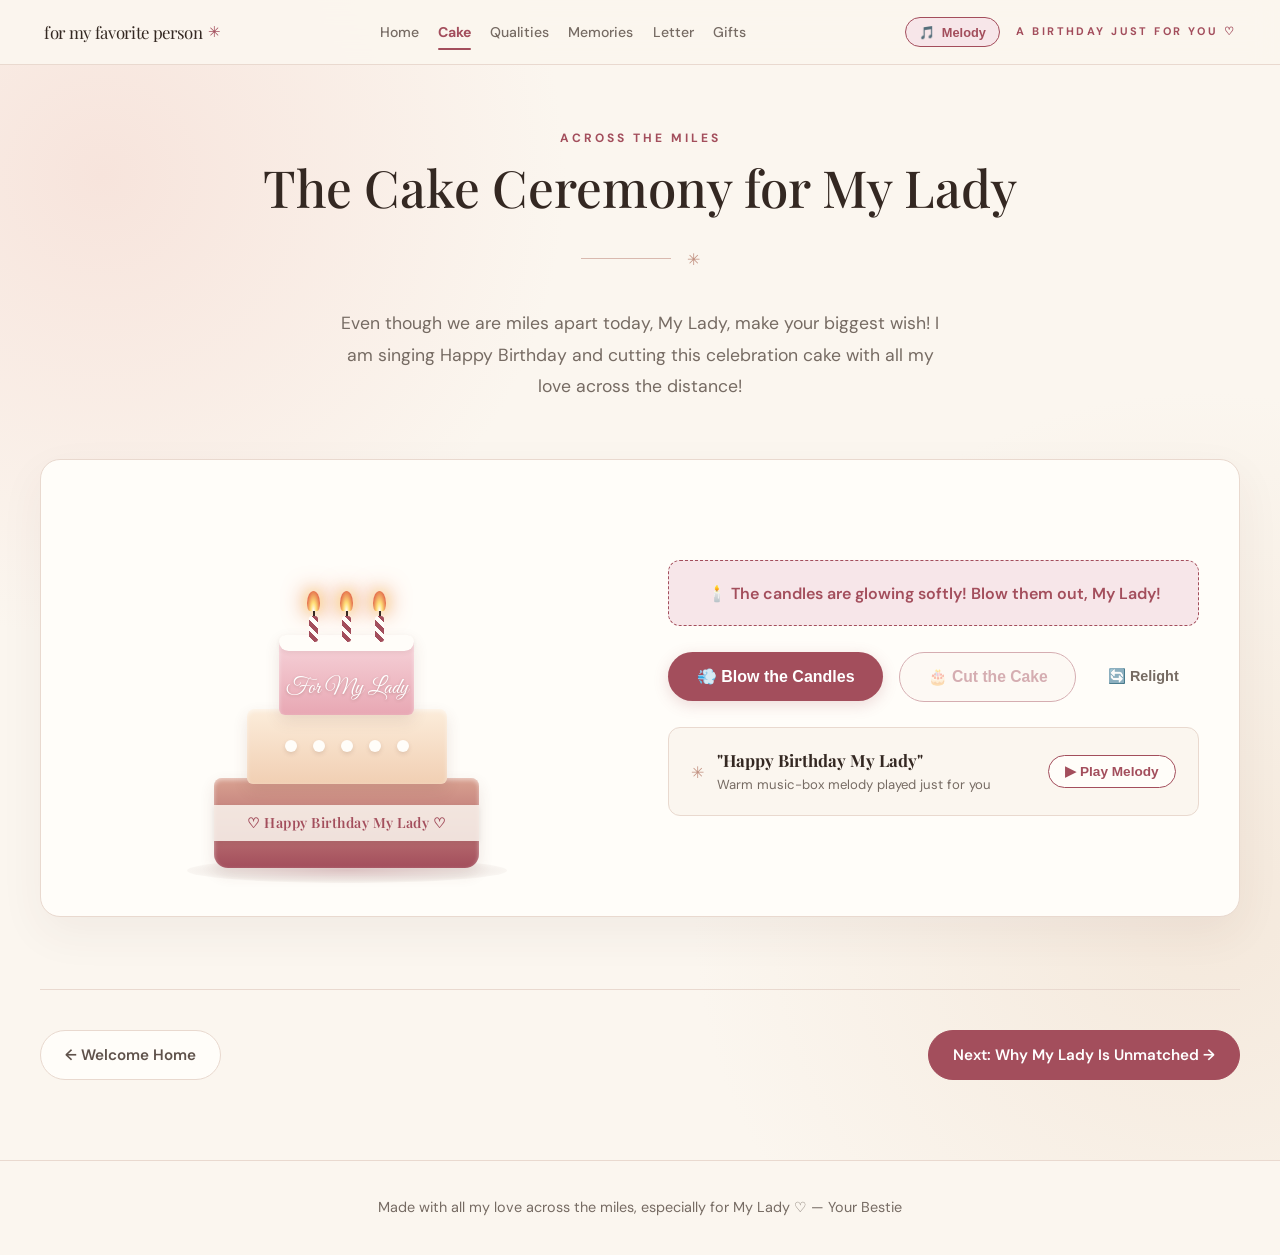
==== cake.html @ 47044d18 "Emphasize My Lady and long-distance bestie bond across the website" ====
<!DOCTYPE html>
<html lang="en">
<head>
  <meta charset="UTF-8">
  <meta name="viewport" content="width=device-width, initial-scale=1.0">
  <title>The Cake Ceremony 🎂 | For My Lady</title>
  <link rel="preconnect" href="https://fonts.googleapis.com">
  <link rel="preconnect" href="https://fonts.gstatic.com" crossorigin>
  <link href="https://fonts.googleapis.com/css2?family=DM+Sans:ital,wght@0,400;0,500;0,600;0,700;1,400&family=Playfair+Display:ital,wght@0,400;0,500;0,600;0,700;1,400;1,600&family=Great+Vibes&display=swap" rel="stylesheet">
  <link rel="stylesheet" href="style.css">
</head>
<body class="page-body">

  <canvas id="confettiCanvas"></canvas>

  <div class="page-shell">
    <!-- Header -->
    <header class="site-header">
      <div class="header-inner">
        <a href="index.html" class="wordmark">
          <span class="display">for my favorite person</span>
          <span class="ornament-inline">✳</span>
        </a>
        
        <nav class="nav-menu">
          <a href="index.html">Home</a>
          <a href="cake.html" class="active">Cake</a>
          <a href="reasons.html">Qualities</a>
          <a href="gallery.html">Memories</a>
          <a href="letter.html">Letter</a>
          <a href="gifts.html">Gifts</a>
        </nav>

        <div class="header-actions">
          <button id="musicToggleBtn" class="btn-music" title="Play Birthday Music" aria-label="Toggle Music">
            <span id="musicIcon">🎵</span>
            <span class="music-label">Melody</span>
            <span class="sound-wave" id="soundWave">
              <span></span><span></span><span></span><span></span>
            </span>
          </button>
          <span class="header-occasion">A birthday just for you ♡</span>
        </div>
      </div>
    </header>

    <main>
      <!-- Page Hero -->
      <section class="page-hero">
        <div class="section-container">
          <span class="section-kicker">ACROSS THE MILES</span>
          <h1 class="display section-title">The Cake Ceremony for My Lady</h1>
          <div class="divider-ornament">
            <span class="divider-line"></span>
            <span class="ornament">✳</span>
          </div>
          <p class="section-subtitle">
            Even though we are miles apart today, My Lady, make your biggest wish! I am singing Happy Birthday and cutting this celebration cake with all my love across the distance!
          </p>
        </div>
      </section>

      <!-- Cake Ceremony Card -->
      <section class="section-content">
        <div class="section-container">
          <div class="cake-card">
            <!-- 3D Interactive Cake in Soft Warm Theme -->
            <div class="cake-display" id="cakeDisplay">
              <div class="cake-plate">
                <!-- Top Tier -->
                <div class="cake-tier tier-top">
                  <div class="icing-dripping"></div>
                  <!-- Candles -->
                  <div class="candles-row" id="candlesRow">
                    <div class="candle" data-candle="1" title="Click to blow candle">
                      <div class="flame"></div>
                      <div class="wick"></div>
                      <div class="wax"></div>
                    </div>
                    <div class="candle active-main" data-candle="2" title="Click to blow candle">
                      <div class="flame"></div>
                      <div class="wick"></div>
                      <div class="wax"></div>
                    </div>
                    <div class="candle" data-candle="3" title="Click to blow candle">
                      <div class="flame"></div>
                      <div class="wick"></div>
                      <div class="wax"></div>
                    </div>
                  </div>
                  <div class="tier-frosting">For My Lady</div>
                </div>

                <!-- Middle Tier -->
                <div class="cake-tier tier-middle">
                  <div class="cream-pearls">
                    <span></span><span></span><span></span><span></span><span></span>
                  </div>
                </div>

                <!-- Bottom Tier -->
                <div class="cake-tier tier-bottom">
                  <div class="gold-ribbon">
                    <span>♡ Happy Birthday My Lady ♡</span>
                  </div>
                </div>
              </div>

              <!-- Animated Knife -->
              <div class="knife-element" id="knifeElement">🔪</div>

              <!-- Cut Slice -->
              <div class="cake-slice" id="cakeSlice">
                <span class="slice-emoji">🍰</span>
                <span class="slice-note">Served with Love across the miles to My Lady ♡</span>
              </div>
            </div>

            <!-- Controls Column -->
            <div class="cake-controls">
              <div class="status-banner" id="cakeStatusBanner">
                🕯️ The candles are glowing softly! Blow them out, My Lady!
              </div>

              <div class="cake-btn-row">
                <button id="blowCandlesBtn" class="btn-primary">
                  💨 Blow the Candles
                </button>
                <button id="cutCakeBtn" class="btn-outline" disabled>
                  🎂 Cut the Cake
                </button>
                <button id="resetCakeBtn" class="btn-text">
                  🔄 Relight
                </button>
              </div>

              <!-- Audio Melody Player -->
              <div class="melody-box">
                <div class="melody-text-wrap">
                  <span class="ornament text-xl">✳</span>
                  <div>
                    <h4 class="display melody-title">"Happy Birthday My Lady"</h4>
                    <p class="melody-sub">Warm music-box melody played just for you</p>
                  </div>
                </div>
                <button id="playMelodyBtn" class="btn-pill-small">
                  ▶ Play Melody
                </button>
              </div>
            </div>
          </div>

          <!-- Chapter Navigation Bar -->
          <div class="chapter-nav">
            <a href="index.html" class="btn-chapter-prev">
              ← Welcome Home
            </a>
            <a href="reasons.html" class="btn-chapter-next">
              Next: Why My Lady Is Unmatched →
            </a>
          </div>
        </div>
      </section>
    </main>

    <!-- Footer -->
    <footer class="site-footer">
      <div class="footer-inner">
        <p class="footer-note">Made with all my love across the miles, especially for My Lady ♡ — Your Bestie</p>
      </div>
    </footer>
  </div>

  <script src="script.js"></script>
</body>
</html>
---- style.css ----
/* ==========================================================================
   Happy Birthday, My Lady - Multi-Page Editorial Theme
   Palette: Warm Linen, Cream Paper, Vintage Dusty Rose (#a34e5c), Espresso Ink (#342822)
   ========================================================================== */

:root {
  --ink: #342822;
  --muted: #766b63;
  --muted-dark: #5f524b;
  --rose: #a34e5c;
  --rose-hover: #8f3f4c;
  --rose-soft: #f7e6e9;
  --cream: #fbf6ef;
  --cream-paper: #fffdf9;
  --cream-section: #f4e9e2;
  --line: #e9d9cf;
  --line-strong: #d9b9af;
  --ornament-gold: #c29282;
  --sand: #f4e8db;
  --peach: #f7e4dc;

  --font-serif: 'Playfair Display', Georgia, serif;
  --font-sans: 'DM Sans', -apple-system, BlinkMacSystemFont, 'Segoe UI', Roboto, sans-serif;
  --font-hand: 'Great Vibes', cursive;

  --shadow-subtle: 0 10px 35px rgba(103, 58, 49, 0.05);
  --shadow-letter: 0 24px 75px rgba(103, 58, 49, 0.075);
  --shadow-card: 0 16px 45px rgba(84, 53, 44, 0.06);
}

* {
  margin: 0;
  padding: 0;
  box-sizing: border-box;
}

html {
  scroll-behavior: smooth;
  font-family: var(--font-sans);
  background-color: var(--cream);
  color: var(--ink);
}

body.page-body {
  margin: 0;
  color: var(--ink);
  background-color: var(--cream);
  overflow-x: hidden;
  line-height: 1.6;
}

.page-shell {
  width: 100%;
  min-height: 100vh;
  background-color: var(--cream);
  background-image: radial-gradient(circle at 8% 14%, var(--peach) 0, transparent 29%),
                    radial-gradient(circle at 94% 72%, var(--sand) 0, transparent 34%);
  position: relative;
  display: flex;
  flex-direction: column;
}

/* Typography Helpers */
.display {
  font-family: var(--font-serif);
}

.ornament {
  font-family: var(--font-serif);
  color: var(--ornament-gold);
}

.ornament-inline {
  color: var(--rose);
  font-size: 0.9em;
  margin-left: 0.35rem;
}

/* Canvas Confetti */
#confettiCanvas {
  position: fixed;
  inset: 0;
  width: 100vw;
  height: 100vh;
  pointer-events: none;
  z-index: 9999;
}

/* DOM Falling Confetti Pieces */
.confetti-piece {
  position: fixed;
  top: -25px;
  width: 9px;
  height: 15px;
  z-index: 9999;
  pointer-events: none;
  animation: fall var(--duration) linear forwards;
}

@keyframes fall {
  to {
    transform: translate3d(var(--drift), calc(100vh + 60px), 0) rotate(var(--spin));
    opacity: 0;
  }
}

/* ==========================================================================
   Header & Navigation
   ========================================================================== */
.site-header {
  width: 100%;
  position: sticky;
  top: 0;
  z-index: 100;
  background: rgba(251, 246, 239, 0.94);
  backdrop-filter: blur(14px);
  -webkit-backdrop-filter: blur(14px);
  border-bottom: 1px solid var(--line);
}

.header-inner {
  max-width: 1240px;
  margin: 0 auto;
  padding: 1rem 1.5rem;
  display: flex;
  align-items: center;
  justify-content: space-between;
  gap: 1.5rem;
}

.wordmark {
  font-size: 1.05rem;
  color: var(--ink);
  letter-spacing: -0.02em;
  display: flex;
  align-items: center;
  text-decoration: none;
}

.nav-menu {
  display: flex;
  align-items: center;
  gap: 1.2rem;
}

.nav-menu a {
  color: var(--muted);
  text-decoration: none;
  font-size: 0.88rem;
  font-weight: 500;
  transition: all 0.2s ease;
  position: relative;
  padding: 0.3rem 0;
}

.nav-menu a:hover {
  color: var(--rose);
}

.nav-menu a.active {
  color: var(--rose);
  font-weight: 700;
}

.nav-menu a.active::after {
  content: '';
  position: absolute;
  bottom: -2px;
  left: 0;
  right: 0;
  height: 2px;
  background: var(--rose);
  border-radius: 2px;
}

.header-actions {
  display: flex;
  align-items: center;
  gap: 1rem;
}

.header-occasion {
  text-transform: uppercase;
  letter-spacing: 0.22em;
  font-size: 11px;
  font-weight: 700;
  color: var(--rose);
}

.btn-music {
  display: inline-flex;
  align-items: center;
  gap: 0.4rem;
  background: var(--rose-soft);
  color: var(--rose);
  border: 1px solid var(--rose);
  padding: 0.4rem 0.85rem;
  border-radius: 9999px;
  font-size: 0.8rem;
  font-weight: 600;
  cursor: pointer;
  transition: all 0.2s ease;
}

.btn-music:hover {
  background: var(--rose);
  color: #fff;
}

.sound-wave {
  display: none;
  align-items: flex-end;
  gap: 2px;
  height: 10px;
}

.sound-wave.playing {
  display: flex;
}

.sound-wave span {
  width: 2px;
  background: currentColor;
  border-radius: 1px;
  animation: wavePulse 0.8s infinite ease-in-out;
}

.sound-wave span:nth-child(1) { height: 4px; animation-delay: 0.1s; }
.sound-wave span:nth-child(2) { height: 9px; animation-delay: 0.3s; }
.sound-wave span:nth-child(3) { height: 10px; animation-delay: 0.2s; }
.sound-wave span:nth-child(4) { height: 5px; animation-delay: 0.4s; }

@keyframes wavePulse {
  0%, 100% { transform: scaleY(0.4); }
  50% { transform: scaleY(1.2); }
}

/* ==========================================================================
   Hero Section (Home)
   ========================================================================== */
.hero-section {
  max-width: 1240px;
  margin: 0 auto;
  padding: 3.5rem 1.5rem 5rem;
  display: grid;
  grid-template-columns: 1.15fr 0.85fr;
  align-items: center;
  gap: 3.5rem;
}

.eyebrow-container {
  display: flex;
  align-items: center;
  gap: 0.8rem;
  margin-bottom: 1.6rem;
}

.eyebrow-line {
  height: 1px;
  width: 36px;
  background-color: var(--rose);
}

.hero-eyebrow {
  text-transform: uppercase;
  letter-spacing: 0.26em;
  font-size: 0.78rem;
  font-weight: 700;
  color: var(--rose);
}

.hero-title {
  font-size: clamp(3rem, 6.5vw, 5.5rem);
  line-height: 1.05;
  letter-spacing: -0.04em;
  color: var(--ink);
  font-weight: 500;
}

.highlight-title {
  color: var(--rose);
  font-style: italic;
  font-weight: 600;
}

.divider-ornament {
  display: flex;
  align-items: center;
  gap: 1rem;
  margin: 1.8rem 0;
}

.divider-line {
  height: 1px;
  width: 90px;
  background-color: var(--line-strong);
}

.hero-description {
  max-width: 480px;
  font-size: 1.12rem;
  line-height: 1.85;
  color: var(--muted);
  margin-bottom: 2rem;
}

.hero-actions {
  display: flex;
  align-items: center;
  gap: 1rem;
  flex-wrap: wrap;
}

.btn-primary {
  background: var(--rose);
  color: #fff;
  text-decoration: none;
  padding: 0.95rem 1.8rem;
  border-radius: 9999px;
  font-weight: 600;
  font-size: 1rem;
  border: none;
  cursor: pointer;
  display: inline-flex;
  align-items: center;
  justify-content: center;
  transition: transform 0.2s ease, background-color 0.2s ease, box-shadow 0.2s ease;
  box-shadow: 0 4px 15px rgba(163, 78, 92, 0.2);
}

.btn-primary:hover:not(:disabled) {
  background: var(--rose-hover);
  transform: translateY(-2px);
  box-shadow: 0 6px 20px rgba(163, 78, 92, 0.3);
}

.btn-primary:disabled {
  opacity: 0.45;
  cursor: not-allowed;
  transform: none;
}

.btn-outline {
  background: var(--cream);
  color: var(--rose);
  text-decoration: none;
  padding: 0.9rem 1.7rem;
  border-radius: 9999px;
  font-weight: 600;
  font-size: 0.98rem;
  border: 1px solid var(--rose);
  cursor: pointer;
  display: inline-flex;
  align-items: center;
  justify-content: center;
  transition: all 0.2s ease;
}

.btn-outline:hover:not(:disabled) {
  background: var(--rose);
  color: #fff;
  transform: translateY(-2px);
}

.btn-outline:disabled {
  opacity: 0.45;
  cursor: not-allowed;
  transform: none;
}

.btn-text {
  background: transparent;
  color: var(--muted);
  border: none;
  font-weight: 600;
  cursor: pointer;
  padding: 0.6rem 1rem;
  font-size: 0.9rem;
  transition: color 0.2s ease;
}

.btn-text:hover {
  color: var(--ink);
}

.hero-stats {
  display: flex;
  gap: 0.8rem;
  margin-top: 2rem;
  flex-wrap: wrap;
}

.stat-pill {
  display: inline-flex;
  align-items: center;
  gap: 0.4rem;
  background: rgba(255, 253, 249, 0.85);
  border: 1px solid var(--line);
  padding: 0.4rem 0.9rem;
  border-radius: 9999px;
  font-size: 0.82rem;
  font-weight: 600;
  color: var(--muted-dark);
}

.stat-icon {
  color: var(--rose);
}

/* Arched Photo Frame */
.photo-frame-container {
  position: relative;
  max-width: 440px;
  margin: 0 auto;
}

.photo-frame {
  position: relative;
  padding: 15px;
  border: 1px solid var(--line-strong);
  border-radius: 220px 220px 12px 12px;
  background: var(--cream);
  box-shadow: var(--shadow-card);
}

.photo-frame::before {
  content: "";
  position: absolute;
  inset: 27px -20px -18px 27px;
  border: 1px solid var(--line-strong);
  border-radius: 220px 220px 12px 12px;
  z-index: 0;
  pointer-events: none;
}

.hero-photo {
  position: relative;
  z-index: 1;
  width: 100%;
  aspect-ratio: 4 / 5;
  object-fit: cover;
  border-radius: 210px 210px 5px 5px;
  display: block;
}

.photo-badge {
  position: absolute;
  bottom: 25px;
  left: 50%;
  transform: translateX(-50%);
  background: rgba(251, 246, 239, 0.95);
  backdrop-filter: blur(8px);
  border: 1px solid var(--line-strong);
  padding: 0.45rem 1.2rem;
  border-radius: 9999px;
  font-family: var(--font-serif);
  font-style: italic;
  font-size: 0.92rem;
  color: var(--rose);
  z-index: 2;
  box-shadow: 0 4px 15px rgba(0, 0, 0, 0.05);
}

.floating-star-ornament {
  position: absolute;
  bottom: -3.5rem;
  left: -0.5rem;
  font-family: var(--font-serif);
  font-size: 4.8rem;
  color: var(--ornament-gold);
  user-select: none;
  pointer-events: none;
}

/* ==========================================================================
   Hub / Explore Cards on Home Page
   ========================================================================== */
.hub-section {
  padding: 4.5rem 1.5rem 5.5rem;
  background: var(--cream-section);
  border-top: 1px solid var(--line);
}

.hub-grid {
  display: grid;
  grid-template-columns: repeat(auto-fit, minmax(310px, 1fr));
  gap: 2rem;
}

.hub-card {
  background: var(--cream-paper);
  border: 1px solid var(--line);
  border-radius: 16px;
  padding: 2.2rem 1.8rem;
  display: flex;
  flex-direction: column;
  gap: 1rem;
  text-decoration: none;
  color: inherit;
  box-shadow: var(--shadow-subtle);
  transition: transform 0.3s ease, border-color 0.3s ease, box-shadow 0.3s ease;
  position: relative;
}

.hub-card:hover {
  transform: translateY(-6px);
  border-color: var(--rose);
  box-shadow: var(--shadow-card);
}

.hub-card-icon {
  font-size: 2.2rem;
}

.hub-card-title {
  font-size: 1.35rem;
  color: var(--ink);
}

.hub-card-desc {
  font-size: 0.95rem;
  color: var(--muted);
  line-height: 1.65;
  flex-grow: 1;
}

.hub-card-action {
  font-size: 0.88rem;
  font-weight: 700;
  color: var(--rose);
  display: flex;
  align-items: center;
  gap: 0.3rem;
  margin-top: 0.5rem;
}

/* ==========================================================================
   Page Headers for Dedicated Subpages
   ========================================================================== */
.page-hero {
  padding: 4rem 1.5rem 3.5rem;
  text-align: center;
}

.page-hero .section-container {
  display: flex;
  flex-direction: column;
  align-items: center;
}

.section-kicker {
  text-transform: uppercase;
  letter-spacing: 0.25em;
  font-size: 0.75rem;
  font-weight: 700;
  color: var(--rose);
  margin-bottom: 0.6rem;
}

.section-title {
  font-size: clamp(2.2rem, 4.2vw, 3.2rem);
  line-height: 1.15;
  color: var(--ink);
  font-weight: 500;
}

.section-subtitle {
  font-size: 1.1rem;
  color: var(--muted);
  line-height: 1.8;
  max-width: 620px;
  margin-top: 0.5rem;
}

.section-content {
  padding: 0 1.5rem 5rem;
}

.section-container {
  max-width: 1200px;
  margin: 0 auto;
}

.max-w-letter {
  max-width: 780px;
}

/* ==========================================================================
   Page Walkthrough Navigation Bar (Prev / Next Chapters)
   ========================================================================== */
.chapter-nav {
  margin-top: 4.5rem;
  padding-top: 2.5rem;
  border-top: 1px solid var(--line);
  display: flex;
  align-items: center;
  justify-content: space-between;
  gap: 1rem;
  flex-wrap: wrap;
}

.btn-chapter-prev,
.btn-chapter-next {
  display: inline-flex;
  align-items: center;
  gap: 0.5rem;
  text-decoration: none;
  font-size: 0.95rem;
  font-weight: 600;
  padding: 0.75rem 1.5rem;
  border-radius: 9999px;
  transition: all 0.2s ease;
}

.btn-chapter-prev {
  color: var(--muted-dark);
  background: var(--cream-paper);
  border: 1px solid var(--line);
}

.btn-chapter-prev:hover {
  border-color: var(--rose);
  color: var(--rose);
  transform: translateX(-3px);
}

.btn-chapter-next {
  color: #fff;
  background: var(--rose);
  border: 1px solid var(--rose);
  margin-left: auto;
}

.btn-chapter-next:hover {
  background: var(--rose-hover);
  transform: translateX(3px);
  box-shadow: 0 4px 15px rgba(163, 78, 92, 0.25);
}

/* ==========================================================================
   Cake Ceremony Layout
   ========================================================================== */
.cake-card {
  background: var(--cream-paper);
  border: 1px solid var(--line);
  border-radius: 20px;
  padding: 3rem 2.5rem;
  box-shadow: var(--shadow-card);
  display: grid;
  grid-template-columns: 1fr 1fr;
  align-items: center;
  gap: 3.5rem;
}

.cake-display {
  position: relative;
  display: flex;
  flex-direction: column;
  align-items: center;
  justify-content: flex-end;
  height: 360px;
}

.cake-plate {
  position: relative;
  display: flex;
  flex-direction: column;
  align-items: center;
  width: 300px;
}

.cake-plate::after {
  content: '';
  position: absolute;
  bottom: -15px;
  width: 320px;
  height: 25px;
  background: radial-gradient(ellipse at center, rgba(163, 78, 92, 0.25) 0%, rgba(103, 58, 49, 0.08) 60%, transparent 80%);
  border-radius: 50%;
  z-index: 1;
}

.cake-tier {
  position: relative;
  border-radius: 8px 8px 6px 6px;
  box-shadow: inset 0 2px 4px rgba(255, 255, 255, 0.5), 0 6px 15px rgba(103, 58, 49, 0.12);
  transition: all 0.3s ease;
}

.tier-top {
  width: 135px;
  height: 80px;
  background: linear-gradient(180deg, #f7d6dc 0%, #e8a7b3 100%);
  z-index: 5;
  display: flex;
  flex-direction: column;
  align-items: center;
  justify-content: flex-end;
  padding-bottom: 8px;
}

.tier-frosting {
  font-family: var(--font-hand);
  font-size: 1.4rem;
  color: #fff;
  text-shadow: 0 1px 3px rgba(103, 58, 49, 0.3);
}

.icing-dripping {
  position: absolute;
  top: 0;
  left: 0;
  right: 0;
  height: 16px;
  background: #fffdf9;
  border-radius: 8px 8px 12px 12px;
  box-shadow: 0 2px 4px rgba(103, 58, 49, 0.08);
}

.tier-middle {
  width: 200px;
  height: 75px;
  background: linear-gradient(180deg, #fceddb 0%, #f1cfb3 100%);
  z-index: 4;
  margin-top: -6px;
  display: flex;
  align-items: center;
  justify-content: center;
}

.cream-pearls {
  display: flex;
  gap: 16px;
}

.cream-pearls span {
  width: 12px;
  height: 12px;
  background: #fffdf9;
  border-radius: 50%;
  box-shadow: 0 2px 4px rgba(103, 58, 49, 0.15);
}

.tier-bottom {
  width: 265px;
  height: 90px;
  background: linear-gradient(180deg, #d9a291 0%, #a34e5c 100%);
  z-index: 3;
  margin-top: -6px;
  display: flex;
  align-items: center;
  justify-content: center;
  border-radius: 8px 8px 14px 14px;
}

.gold-ribbon {
  background: rgba(251, 246, 239, 0.85);
  width: 100%;
  padding: 5px 0;
  text-align: center;
  box-shadow: 0 2px 5px rgba(0,0,0,0.06);
}

.gold-ribbon span {
  font-family: var(--font-serif);
  font-size: 0.88rem;
  color: var(--rose);
  font-weight: 600;
  letter-spacing: 0.5px;
}

/* Candles */
.candles-row {
  position: absolute;
  top: -44px;
  display: flex;
  justify-content: center;
  gap: 20px;
  width: 100%;
}

.candle {
  display: flex;
  flex-direction: column;
  align-items: center;
  cursor: pointer;
  transition: transform 0.2s;
}

.candle:hover {
  transform: scale(1.1);
}

.flame {
  width: 13px;
  height: 20px;
  background: radial-gradient(ellipse at bottom, #fff 0%, #ffdf79 30%, #e06045 80%);
  border-radius: 50% 50% 20% 20% / 60% 60% 40% 40%;
  box-shadow: 0 0 14px #ffdf79, 0 0 24px #e06045;
  animation: flameFlicker 0.4s infinite alternate ease-in-out;
  transform-origin: bottom center;
  transition: opacity 0.4s ease, transform 0.4s ease;
}

@keyframes flameFlicker {
  0% { transform: scale(1) rotate(-2deg); opacity: 0.95; }
  100% { transform: scale(1.15) rotate(3deg); opacity: 1; }
}

.candle.blown-out .flame {
  opacity: 0;
  transform: scale(0.1);
  pointer-events: none;
}

.wick {
  width: 2px;
  height: 5px;
  background: #342822;
}

.wax {
  width: 9px;
  height: 26px;
  background: repeating-linear-gradient(45deg, #fffdf9, #fffdf9 4px, #a34e5c 4px, #a34e5c 8px);
  border-radius: 3px;
}

.knife-element {
  position: absolute;
  top: 40px;
  right: 20px;
  font-size: 3rem;
  opacity: 0;
  transform: rotate(-45deg) scale(0.8);
  transition: all 0.6s cubic-bezier(0.175, 0.885, 0.32, 1.275);
  pointer-events: none;
  z-index: 10;
}

.knife-element.cutting {
  opacity: 1;
  top: 110px;
  right: 120px;
  transform: rotate(25deg) scale(1.1);
}

.cake-slice {
  position: absolute;
  bottom: 15px;
  left: 50%;
  transform: translateX(-50%) scale(0);
  opacity: 0;
  background: var(--cream-paper);
  border: 1px solid var(--rose);
  border-radius: 9999px;
  padding: 0.6rem 1.4rem;
  box-shadow: var(--shadow-card);
  display: flex;
  align-items: center;
  gap: 0.6rem;
  z-index: 20;
  transition: all 0.5s cubic-bezier(0.175, 0.885, 0.32, 1.275);
}

.cake-slice.served {
  transform: translateX(-50%) scale(1);
  opacity: 1;
}

.slice-emoji {
  font-size: 1.4rem;
}

.slice-note {
  font-size: 0.9rem;
  font-family: var(--font-serif);
  font-style: italic;
  font-weight: 600;
  color: var(--rose);
}

.cake-controls {
  display: flex;
  flex-direction: column;
  gap: 1.6rem;
}

.status-banner {
  background: var(--rose-soft);
  border: 1px dashed var(--rose);
  border-radius: 12px;
  padding: 1.2rem;
  color: var(--rose);
  font-weight: 600;
  font-size: 1rem;
  text-align: center;
  transition: all 0.3s ease;
}

.cake-btn-row {
  display: flex;
  align-items: center;
  gap: 1rem;
  flex-wrap: wrap;
}

.melody-box {
  background: var(--cream);
  border: 1px solid var(--line);
  border-radius: 12px;
  padding: 1.2rem 1.4rem;
  display: flex;
  align-items: center;
  justify-content: space-between;
  gap: 1rem;
}

.melody-text-wrap {
  display: flex;
  align-items: center;
  gap: 0.8rem;
}

.melody-title {
  font-size: 1.05rem;
  color: var(--ink);
}

.melody-sub {
  font-size: 0.82rem;
  color: var(--muted);
}

.btn-pill-small {
  background: var(--cream-paper);
  color: var(--rose);
  border: 1px solid var(--rose);
  padding: 0.45rem 1rem;
  border-radius: 9999px;
  font-weight: 600;
  font-size: 0.85rem;
  cursor: pointer;
  white-space: nowrap;
  transition: all 0.2s ease;
}

.btn-pill-small:hover {
  background: var(--rose);
  color: #fff;
}

/* ==========================================================================
   Qualities Grid
   ========================================================================== */
.qualities-grid {
  display: grid;
  grid-template-columns: repeat(auto-fit, minmax(320px, 1fr));
  gap: 2rem;
}

.quality-card {
  background: var(--cream-paper);
  border: 1px solid var(--line);
  border-radius: 16px;
  padding: 2.2rem 2rem;
  display: flex;
  flex-direction: column;
  gap: 1rem;
  box-shadow: var(--shadow-subtle);
  transition: transform 0.3s ease, box-shadow 0.3s ease, border-color 0.3s ease;
}

.quality-card:hover {
  transform: translateY(-5px);
  border-color: var(--line-strong);
  box-shadow: var(--shadow-card);
}

.quality-icon {
  width: 48px;
  height: 48px;
  border-radius: 50%;
  background: var(--rose-soft);
  color: var(--rose);
  display: flex;
  align-items: center;
  justify-content: center;
  font-size: 1.4rem;
}

.quality-title {
  font-size: 1.35rem;
  color: var(--ink);
}

.quality-text {
  color: var(--muted);
  font-size: 0.95rem;
  line-height: 1.7;
  flex-grow: 1;
}

.quality-tag {
  align-self: flex-start;
  font-size: 0.75rem;
  font-weight: 700;
  text-transform: uppercase;
  letter-spacing: 0.12em;
  color: var(--rose);
  background: var(--rose-soft);
  padding: 0.3rem 0.8rem;
  border-radius: 9999px;
}

/* ==========================================================================
   Gallery & Polaroids
   ========================================================================== */
.gallery-upload-box {
  display: flex;
  flex-direction: column;
  align-items: center;
  gap: 0.5rem;
  margin-bottom: 3rem;
}

.btn-outline-upload {
  background: var(--cream-paper);
  border: 1px dashed var(--rose);
  color: var(--rose);
  padding: 0.75rem 1.6rem;
  border-radius: 9999px;
  font-weight: 600;
  font-size: 0.95rem;
  cursor: pointer;
  transition: all 0.2s ease;
  display: inline-flex;
  align-items: center;
  gap: 0.5rem;
}

.btn-outline-upload:hover {
  background: var(--rose-soft);
  transform: translateY(-2px);
}

.upload-note {
  font-size: 0.85rem;
  color: var(--muted);
}

.polaroid-grid {
  display: grid;
  grid-template-columns: repeat(auto-fit, minmax(250px, 1fr));
  gap: 2.5rem 2rem;
}

.polaroid-card {
  background: #ffffff;
  color: var(--ink);
  padding: 12px 12px 20px;
  border: 1px solid var(--line);
  border-radius: 4px;
  box-shadow: 0 12px 30px rgba(103, 58, 49, 0.08);
  transition: all 0.35s ease;
  position: relative;
  cursor: pointer;
}

.polaroid-card.tilt-left { transform: rotate(-2deg); }
.polaroid-card.tilt-right { transform: rotate(2deg); }

.polaroid-card:hover {
  transform: rotate(0deg) scale(1.03) translateY(-6px);
  box-shadow: var(--shadow-card);
  border-color: var(--line-strong);
  z-index: 5;
}

.tape-strip {
  position: absolute;
  top: -12px;
  left: 50%;
  transform: translateX(-50%);
  width: 75px;
  height: 22px;
  background: rgba(233, 217, 207, 0.75);
  backdrop-filter: blur(2px);
  border-left: 2px dashed rgba(200, 180, 160, 0.5);
  border-right: 2px dashed rgba(200, 180, 160, 0.5);
  z-index: 2;
}

.polaroid-img-wrapper {
  width: 100%;
  aspect-ratio: 1/1;
  overflow: hidden;
  background: #f4eae4;
}

.polaroid-img-wrapper img {
  width: 100%;
  height: 100%;
  object-fit: cover;
  display: block;
}

.polaroid-placeholder {
  width: 100%;
  height: 100%;
  display: flex;
  flex-direction: column;
  align-items: center;
  justify-content: center;
  padding: 1rem;
  text-align: center;
  gap: 0.6rem;
}

.bg-blush-rose { background: linear-gradient(135deg, #fcecee 0%, #fad4dc 100%); }
.bg-warm-sand  { background: linear-gradient(135deg, #faece1 0%, #f4d6c4 100%); }
.bg-soft-terracotta { background: linear-gradient(135deg, #f7e6e3 0%, #edd1c9 100%); }
.bg-linen-gold { background: linear-gradient(135deg, #fdf8ee 0%, #faeccf 100%); }

.placeholder-emoji { font-size: 2.8rem; }
.placeholder-text {
  font-family: var(--font-serif);
  font-size: 0.92rem;
  font-weight: 600;
  color: var(--ink);
}

.polaroid-caption {
  margin-top: 14px;
  text-align: center;
}

.caption-text {
  font-family: var(--font-hand);
  font-size: 1.45rem;
  color: var(--ink);
}

.caption-author {
  display: block;
  font-size: 0.72rem;
  color: var(--muted);
  margin-top: 3px;
  font-weight: 600;
}

/* ==========================================================================
   Editorial Letter Card
   ========================================================================== */
.letter-card {
  background: var(--cream-paper);
  border: 1px solid #eadbd2;
  box-shadow: var(--shadow-letter);
  padding: 3rem 2rem;
}

@media (min-width: 640px) { .letter-card { padding: 4rem 3.5rem; } }
@media (min-width: 768px) { .letter-card { padding: 5rem 5rem; } }

.letter-kicker {
  text-transform: uppercase;
  letter-spacing: 0.27em;
  font-size: 12px;
  font-weight: 700;
  color: var(--rose);
  margin-bottom: 2rem;
}

.letter-title {
  font-size: clamp(2rem, 3.5vw, 2.6rem);
  line-height: 1.15;
  color: var(--ink);
  font-weight: 400;
  margin-bottom: 1.5rem;
}

.letter-divider {
  margin-bottom: 2rem;
}

.letter-body {
  font-size: 1rem;
  line-height: 2;
  color: var(--muted-dark);
}

.letter-p {
  margin-bottom: 1.5rem;
}

.letter-signature {
  font-style: italic;
  font-size: 1.35rem;
  color: var(--rose);
  margin-top: 2.5rem;
  line-height: 1.6;
}

/* ==========================================================================
   Gift Box & Passes
   ========================================================================== */
.gift-box-area {
  display: flex;
  flex-direction: column;
  align-items: center;
  gap: 3rem;
}

.gift-box-wrapper {
  display: flex;
  flex-direction: column;
  align-items: center;
  cursor: pointer;
  outline: none;
}

.gift-box {
  position: relative;
  width: 160px;
  height: 160px;
  transition: transform 0.3s cubic-bezier(0.175, 0.885, 0.32, 1.275);
}

.gift-box:hover {
  transform: scale(1.06) rotate(1deg);
}

.box-lid {
  position: absolute;
  top: 0;
  left: -5px;
  width: 170px;
  height: 40px;
  background: linear-gradient(135deg, #a34e5c 0%, #8f3f4c 100%);
  border-radius: 6px;
  box-shadow: 0 4px 15px rgba(103, 58, 49, 0.2);
  z-index: 3;
  transition: transform 0.6s cubic-bezier(0.175, 0.885, 0.32, 1.275);
}

.ribbon-bow {
  position: absolute;
  top: -26px;
  left: 50%;
  transform: translateX(-50%);
  font-size: 2.4rem;
}

.box-body {
  position: absolute;
  bottom: 0;
  left: 0;
  width: 160px;
  height: 125px;
  background: linear-gradient(135deg, #c26978 0%, #a34e5c 100%);
  border-radius: 4px 4px 10px 10px;
  box-shadow: 0 12px 30px rgba(103, 58, 49, 0.25);
  display: flex;
  align-items: center;
  justify-content: center;
  overflow: hidden;
}

.ribbon-v {
  position: absolute;
  top: 0;
  bottom: 0;
  left: 50%;
  transform: translateX(-50%);
  width: 24px;
  background: #fceddb;
}

.ribbon-h {
  position: absolute;
  top: 50%;
  left: 0;
  right: 0;
  transform: translateY(-50%);
  height: 24px;
  background: #fceddb;
}

.gift-tag {
  position: relative;
  z-index: 2;
  background: var(--cream-paper);
  color: var(--rose);
  font-family: var(--font-serif);
  font-size: 0.82rem;
  font-weight: 600;
  padding: 0.3rem 0.8rem;
  border-radius: 9999px;
  border: 1px solid var(--rose);
}

.gift-box.opened .box-lid {
  transform: translateY(-55px) rotate(-12deg);
}

.tap-hint {
  margin-top: 1.2rem;
  font-size: 0.95rem;
  font-weight: 600;
  color: var(--rose);
}

.coupons-container {
  width: 100%;
  display: none;
  animation: fadeInRise 0.6s ease forwards;
}

.coupons-container.visible {
  display: block;
}

.coupons-header {
  text-align: center;
  margin-bottom: 2rem;
}

.coupons-heading {
  font-size: 1.6rem;
  color: var(--ink);
  margin-top: 0.4rem;
}

.coupons-grid {
  display: grid;
  grid-template-columns: repeat(auto-fit, minmax(260px, 1fr));
  gap: 1.5rem;
}

.coupon-card {
  background: var(--cream-paper);
  border: 1px dashed var(--line-strong);
  border-radius: 12px;
  padding: 1.8rem 1.5rem;
  position: relative;
  box-shadow: var(--shadow-subtle);
  transition: all 0.3s ease;
}

.coupon-card:hover {
  transform: translateY(-4px);
  border-color: var(--rose);
  box-shadow: var(--shadow-card);
}

.coupon-tag {
  position: absolute;
  top: 14px;
  right: 14px;
  font-size: 0.7rem;
  font-weight: 700;
  letter-spacing: 0.1em;
  background: var(--rose-soft);
  color: var(--rose);
  padding: 0.2rem 0.6rem;
  border-radius: 9999px;
}

.coupon-icon {
  font-size: 2rem;
  margin-bottom: 0.8rem;
}

.coupon-title {
  font-size: 1.18rem;
  color: var(--ink);
  margin-bottom: 0.5rem;
}

.coupon-desc {
  font-size: 0.9rem;
  color: var(--muted);
  line-height: 1.6;
  margin-bottom: 1rem;
}

.coupon-status {
  font-size: 0.8rem;
  font-weight: 600;
  color: var(--rose);
}

@keyframes fadeInRise {
  from { opacity: 0; transform: translateY(20px); }
  to { opacity: 1; transform: translateY(0); }
}

/* ==========================================================================
   Wishing Wall
   ========================================================================== */
.wish-form-wrapper {
  background: var(--cream-paper);
  border: 1px solid var(--line);
  border-radius: 16px;
  padding: 2rem;
  max-width: 680px;
  margin: 0 auto 3.5rem;
  box-shadow: var(--shadow-subtle);
}

.wish-form {
  display: flex;
  flex-direction: column;
  gap: 1.2rem;
}

.form-grid {
  display: grid;
  grid-template-columns: 2fr 1fr;
  gap: 1rem;
}

.form-field {
  display: flex;
  flex-direction: column;
  gap: 0.4rem;
}

.form-field label {
  font-size: 0.85rem;
  font-weight: 600;
  color: var(--muted);
}

.form-field input,
.form-field select,
.form-field textarea {
  background: #ffffff;
  border: 1px solid var(--line);
  border-radius: 8px;
  padding: 0.75rem 1rem;
  color: var(--ink);
  font-family: var(--font-sans);
  font-size: 0.95rem;
  outline: none;
  transition: border-color 0.2s ease, box-shadow 0.2s ease;
}

.form-field input:focus,
.form-field select:focus,
.form-field textarea:focus {
  border-color: var(--rose);
  box-shadow: 0 0 0 3px rgba(163, 78, 92, 0.12);
}

.form-submit-btn {
  margin-top: 0.4rem;
}

.wall-board {
  display: grid;
  grid-template-columns: repeat(auto-fill, minmax(280px, 1fr));
  gap: 1.8rem;
}

.wish-note {
  position: relative;
  padding: 1.8rem 1.5rem 1.4rem;
  border-radius: 4px;
  box-shadow: 0 10px 25px rgba(103, 58, 49, 0.08);
  border: 1px solid var(--line);
  display: flex;
  flex-direction: column;
  transition: transform 0.25s ease, box-shadow 0.25s ease;
}

.wish-note:hover {
  transform: scale(1.03) translateY(-4px);
  box-shadow: var(--shadow-card);
  z-index: 5;
}

.note-pin {
  position: absolute;
  top: -8px;
  left: 50%;
  transform: translateX(-50%);
  width: 14px;
  height: 14px;
  border-radius: 50%;
  background: var(--rose);
  box-shadow: 0 2px 4px rgba(103, 58, 49, 0.25);
}

.note-header {
  display: flex;
  justify-content: space-between;
  align-items: center;
  margin-bottom: 0.8rem;
}

.note-author {
  font-family: var(--font-serif);
  font-size: 0.95rem;
  font-weight: 600;
  color: var(--ink);
}

.note-emoji {
  font-size: 1.25rem;
}

.note-message {
  font-family: var(--font-hand);
  font-size: 1.45rem;
  line-height: 1.35;
  color: var(--ink);
  flex-grow: 1;
}

.note-date {
  font-size: 0.75rem;
  color: var(--muted);
  text-align: right;
  margin-top: 0.8rem;
  font-weight: 600;
}

.note-paper-1 { background: #fffdf9; transform: rotate(-1.5deg); }
.note-paper-2 { background: #fbf0ec; transform: rotate(1.8deg); }
.note-paper-3 { background: #f9e9ec; transform: rotate(-2deg); }
.note-paper-4 { background: #fdf5e8; transform: rotate(1.2deg); }
.note-paper-5 { background: #f5ede6; transform: rotate(-1deg); }

/* ==========================================================================
   Closing Wish Banner
   ========================================================================== */
.closing-banner {
  background: var(--cream);
  text-align: center;
  padding: 4.5rem 1.5rem 5.5rem;
  border-top: 1px solid var(--line);
}

.closing-title {
  font-size: clamp(2rem, 3.5vw, 2.5rem);
  color: var(--ink);
  margin-top: 1.2rem;
  margin-bottom: 1.2rem;
  font-weight: 400;
}

.closing-desc {
  max-width: 520px;
  margin: 0 auto 2rem;
  color: var(--muted);
  font-size: 1.05rem;
  line-height: 1.8;
}

.btn-wish-big {
  padding: 1rem 2rem;
  font-size: 1.05rem;
}

/* ==========================================================================
   Footer
   ========================================================================== */
.site-footer {
  width: 100%;
  border-top: 1px solid var(--line);
  background: var(--cream);
  padding: 2.2rem 1.5rem;
  text-align: center;
  margin-top: auto;
}

.footer-inner {
  max-width: 1240px;
  margin: 0 auto;
}

.footer-note {
  font-size: 0.9rem;
  color: var(--muted);
}

/* ==========================================================================
   Lightbox Dialog
   ========================================================================== */
.lightbox-dialog {
  border: none;
  background: transparent;
  padding: 0;
  margin: auto;
  max-width: 90vw;
  max-height: 90vh;
}

.lightbox-dialog::backdrop {
  background: rgba(52, 40, 34, 0.7);
  backdrop-filter: blur(8px);
}

.dialog-content {
  position: relative;
  background: var(--cream-paper);
  border: 1px solid var(--line-strong);
  border-radius: 16px;
  padding: 1.8rem;
  box-shadow: var(--shadow-card);
  max-width: 520px;
}

.dialog-close {
  position: absolute;
  top: 12px;
  right: 14px;
  background: var(--rose-soft);
  border: none;
  color: var(--rose);
  width: 32px;
  height: 32px;
  border-radius: 50%;
  font-size: 1rem;
  cursor: pointer;
  display: flex;
  align-items: center;
  justify-content: center;
}

.dialog-close:hover {
  background: var(--rose);
  color: #fff;
}

/* ==========================================================================
   Responsive Adaptations
   ========================================================================== */
@media (max-width: 900px) {
  .hero-section {
    grid-template-columns: 1fr;
    text-align: center;
    gap: 3rem;
  }

  .eyebrow-container,
  .divider-ornament,
  .hero-description,
  .hero-actions,
  .hero-stats {
    justify-content: center;
    margin-inline: auto;
  }

  .cake-card {
    grid-template-columns: 1fr;
    padding: 2rem 1.5rem;
  }

  .cake-display {
    height: 320px;
  }

  .nav-menu {
    display: none;
  }
}

@media (max-width: 600px) {
  .form-grid {
    grid-template-columns: 1fr;
  }

  .cake-plate {
    transform: scale(0.88);
  }

  .photo-frame {
    border-radius: 180px 180px 12px 12px;
  }

  .photo-frame::before {
    border-radius: 180px 180px 12px 12px;
    right: -11px;
  }

  .hero-photo {
    border-radius: 170px 170px 5px 5px;
  }

  .chapter-nav {
    flex-direction: column;
    align-items: stretch;
  }

  .btn-chapter-prev,
  .btn-chapter-next {
    justify-content: center;
    margin-left: 0;
  }
}

:focus-visible {
  outline: 3px solid var(--rose);
  outline-offset: 4px;
}

@media (prefers-reduced-motion: reduce) {
  *, *::before, *::after {
    animation-duration: 0.01ms !important;
    animation-iteration-count: 1 !important;
    transition-duration: 0.01ms !important;
    scroll-behavior: auto !important;
  }
}
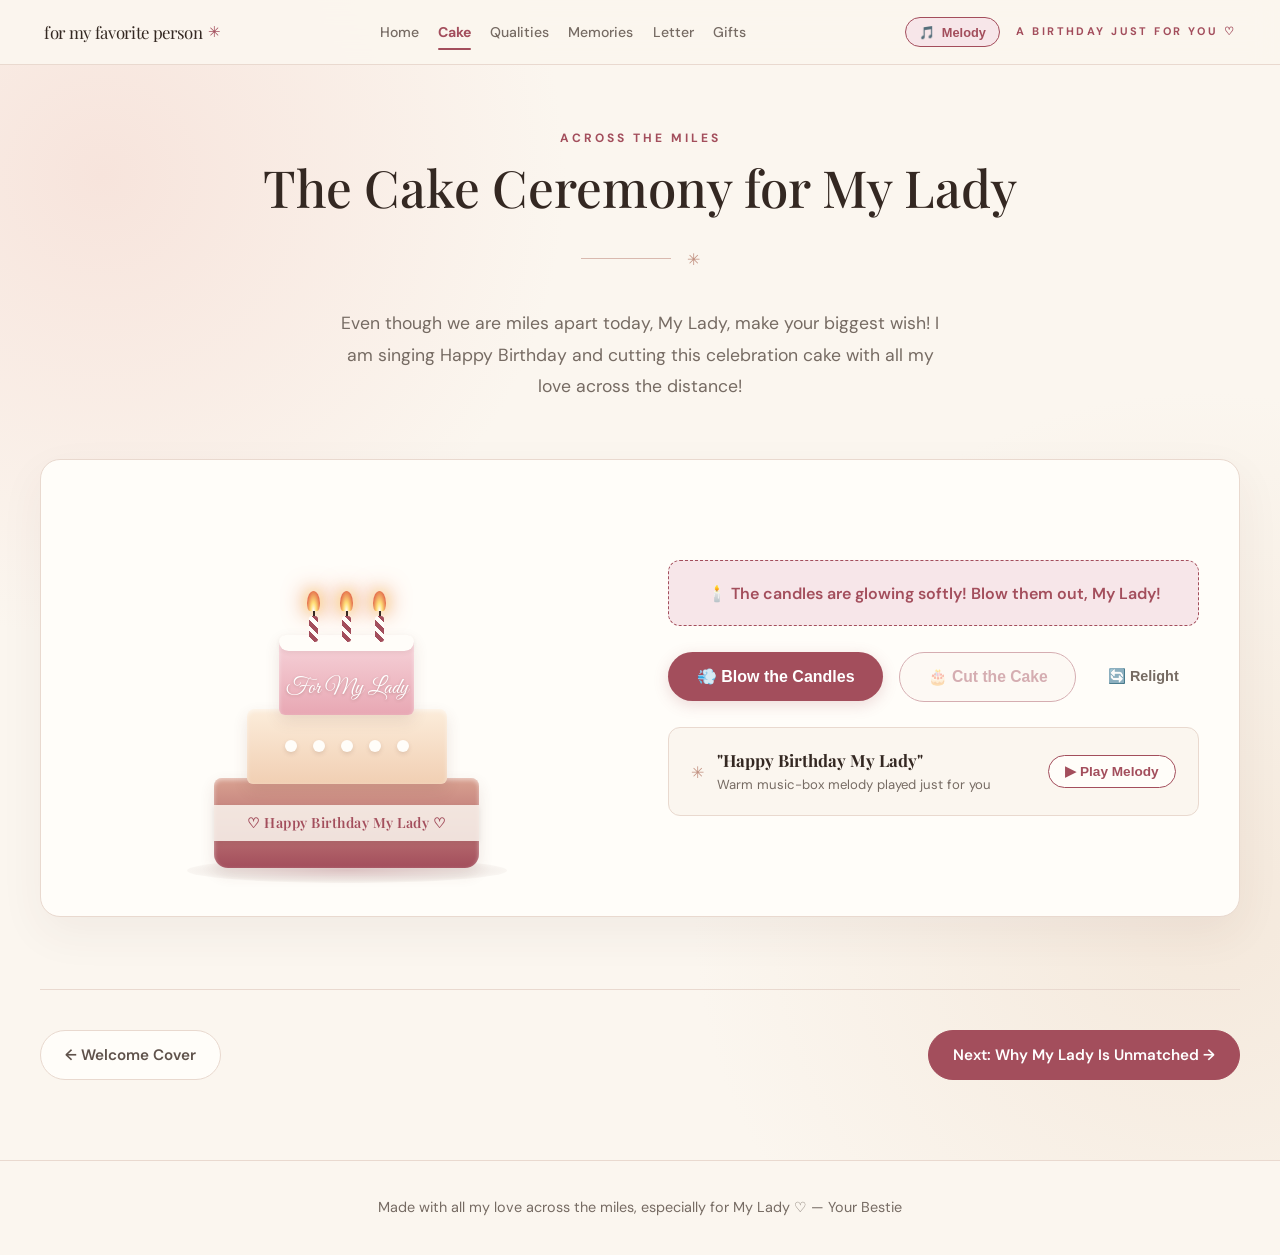
==== commit bc943dcf: "Add royal welcome invitation page and remove preview spoilers from cover" ====
--- a/cake.html
+++ b/cake.html
@@ -17,13 +17,13 @@
     <!-- Header -->
     <header class="site-header">
       <div class="header-inner">
-        <a href="index.html" class="wordmark">
+        <a href="home.html" class="wordmark">
           <span class="display">for my favorite person</span>
           <span class="ornament-inline">✳</span>
         </a>
         
         <nav class="nav-menu">
-          <a href="index.html">Home</a>
+          <a href="home.html">Home</a>
           <a href="cake.html" class="active">Cake</a>
           <a href="reasons.html">Qualities</a>
           <a href="gallery.html">Memories</a>
@@ -152,8 +152,8 @@
 
           <!-- Chapter Navigation Bar -->
           <div class="chapter-nav">
-            <a href="index.html" class="btn-chapter-prev">
-              ← Welcome Home
+            <a href="home.html" class="btn-chapter-prev">
+              ← Welcome Cover
             </a>
             <a href="reasons.html" class="btn-chapter-next">
               Next: Why My Lady Is Unmatched →
--- a/style.css
+++ b/style.css
@@ -241,11 +241,12 @@
 .hero-section {
   max-width: 1240px;
   margin: 0 auto;
-  padding: 3.5rem 1.5rem 5rem;
+  padding: 4.5rem 1.5rem 5.5rem;
   display: grid;
   grid-template-columns: 1.15fr 0.85fr;
   align-items: center;
   gap: 3.5rem;
+  min-height: calc(85vh - 75px);
 }
 
 .eyebrow-container {
@@ -472,67 +473,7 @@
   pointer-events: none;
 }
 
-/* ==========================================================================
-   Hub / Explore Cards on Home Page
-   ========================================================================== */
-.hub-section {
-  padding: 4.5rem 1.5rem 5.5rem;
-  background: var(--cream-section);
-  border-top: 1px solid var(--line);
-}
-
-.hub-grid {
-  display: grid;
-  grid-template-columns: repeat(auto-fit, minmax(310px, 1fr));
-  gap: 2rem;
-}
-
-.hub-card {
-  background: var(--cream-paper);
-  border: 1px solid var(--line);
-  border-radius: 16px;
-  padding: 2.2rem 1.8rem;
-  display: flex;
-  flex-direction: column;
-  gap: 1rem;
-  text-decoration: none;
-  color: inherit;
-  box-shadow: var(--shadow-subtle);
-  transition: transform 0.3s ease, border-color 0.3s ease, box-shadow 0.3s ease;
-  position: relative;
-}
-
-.hub-card:hover {
-  transform: translateY(-6px);
-  border-color: var(--rose);
-  box-shadow: var(--shadow-card);
-}
-
-.hub-card-icon {
-  font-size: 2.2rem;
-}
-
-.hub-card-title {
-  font-size: 1.35rem;
-  color: var(--ink);
-}
-
-.hub-card-desc {
-  font-size: 0.95rem;
-  color: var(--muted);
-  line-height: 1.65;
-  flex-grow: 1;
-}
-
-.hub-card-action {
-  font-size: 0.88rem;
-  font-weight: 700;
-  color: var(--rose);
-  display: flex;
-  align-items: center;
-  gap: 0.3rem;
-  margin-top: 0.5rem;
-}
+
 
 /* ==========================================================================
    Page Headers for Dedicated Subpages
@@ -1714,3 +1655,241 @@
     scroll-behavior: auto !important;
   }
 }
+
+/* ==========================================================================
+   Welcome Invitation Page (index.html)
+   ========================================================================== */
+
+.welcome-shell {
+  min-height: 100vh;
+  display: flex;
+  flex-direction: column;
+  justify-content: space-between;
+}
+
+.welcome-header {
+  width: 100%;
+  border-bottom: 1px solid var(--line);
+  background: rgba(251, 246, 239, 0.85);
+  backdrop-filter: blur(10px);
+  position: relative;
+  z-index: 10;
+}
+
+.welcome-header-inner {
+  max-width: 1080px;
+  margin: 0 auto;
+  padding: 1.25rem 2rem;
+  display: flex;
+  justify-content: space-between;
+  align-items: center;
+}
+
+.welcome-main {
+  flex: 1;
+  display: flex;
+  align-items: center;
+  justify-content: center;
+  padding: 4.5rem 1.5rem 3rem;
+  position: relative;
+  z-index: 2;
+}
+
+.welcome-card-wrapper {
+  position: relative;
+  max-width: 660px;
+  width: 100%;
+}
+
+.welcome-ornament-corner {
+  position: absolute;
+  font-size: 1.8rem;
+  color: var(--ornament-gold);
+  opacity: 0.6;
+  user-select: none;
+  pointer-events: none;
+  z-index: 3;
+}
+
+.welcome-ornament-corner.top-left {
+  top: -14px;
+  left: -14px;
+}
+
+.welcome-ornament-corner.bottom-right {
+  bottom: -14px;
+  right: -14px;
+}
+
+.welcome-card {
+  background: var(--cream-paper);
+  border: 1px solid var(--line-strong);
+  border-radius: 28px;
+  padding: 4.25rem 3rem 3.5rem;
+  text-align: center;
+  box-shadow: 0 25px 60px rgba(84, 53, 44, 0.08), 0 4px 16px rgba(163, 78, 92, 0.05);
+  position: relative;
+  transition: transform 0.3s ease, box-shadow 0.3s ease;
+}
+
+.welcome-seal {
+  position: absolute;
+  top: -42px;
+  left: 50%;
+  transform: translateX(-50%);
+  width: 84px;
+  height: 84px;
+  border-radius: 50%;
+  background: radial-gradient(circle at 35% 35%, #be5d6d, #8b3443);
+  border: 3px solid #fff;
+  box-shadow: 0 8px 24px rgba(139, 52, 67, 0.38), inset 0 2px 4px rgba(255, 255, 255, 0.3);
+  display: flex;
+  flex-direction: column;
+  align-items: center;
+  justify-content: center;
+  color: #fff;
+  z-index: 4;
+  animation: pulseGentle 3s ease-in-out infinite;
+}
+
+.seal-crown {
+  font-size: 1.45rem;
+  line-height: 1;
+  margin-bottom: 2px;
+}
+
+.seal-label {
+  font-size: 0.52rem;
+  font-weight: 700;
+  letter-spacing: 1.2px;
+  text-transform: uppercase;
+  color: #fce7eb;
+}
+
+.welcome-kicker-wrap {
+  display: flex;
+  align-items: center;
+  justify-content: center;
+  gap: 0.85rem;
+  margin-bottom: 1.25rem;
+}
+
+.welcome-kicker {
+  font-size: 0.78rem;
+  font-weight: 600;
+  letter-spacing: 2.5px;
+  color: var(--rose);
+  text-transform: uppercase;
+  margin: 0;
+}
+
+.welcome-title {
+  font-size: clamp(2.3rem, 5.5vw, 3.6rem);
+  line-height: 1.15;
+  color: var(--ink);
+  margin-bottom: 1.25rem;
+}
+
+.welcome-message {
+  font-size: 1.15rem;
+  line-height: 1.7;
+  color: var(--muted-dark);
+  max-width: 520px;
+  margin: 0 auto 1.5rem;
+}
+
+.welcome-sub-message {
+  font-size: 1rem;
+  line-height: 1.65;
+  color: var(--ink);
+  max-width: 520px;
+  margin: 0 auto 2.25rem;
+  padding: 1.1rem 1.4rem;
+  background: var(--rose-soft);
+  border-left: 3px solid var(--rose);
+  border-radius: 12px;
+  text-align: left;
+}
+
+.welcome-sub-message strong {
+  color: var(--rose);
+}
+
+.welcome-action-wrap {
+  display: flex;
+  flex-direction: column;
+  align-items: center;
+  gap: 0.85rem;
+}
+
+.welcome-enter-btn {
+  font-size: 1.12rem;
+  font-weight: 600;
+  padding: 1.1rem 2.75rem;
+  border-radius: 999px;
+  box-shadow: 0 12px 30px rgba(163, 78, 92, 0.32);
+  transition: all 0.3s cubic-bezier(0.16, 1, 0.3, 1);
+  display: inline-flex;
+  align-items: center;
+  gap: 0.5rem;
+}
+
+.welcome-enter-btn:hover {
+  transform: translateY(-2px) scale(1.02);
+  box-shadow: 0 18px 40px rgba(163, 78, 92, 0.42);
+}
+
+.welcome-hint {
+  font-size: 0.84rem;
+  color: var(--muted);
+  font-style: italic;
+}
+
+.floating-star-welcome {
+  position: absolute;
+  font-size: 1.8rem;
+  color: var(--ornament-gold);
+  pointer-events: none;
+  user-select: none;
+  animation: floatGentle 4s ease-in-out infinite;
+}
+
+.floating-star-welcome.star-1 {
+  top: 15px;
+  left: -22px;
+  animation-delay: 0s;
+}
+
+.floating-star-welcome.star-2 {
+  bottom: 25px;
+  right: -22px;
+  animation-delay: 2s;
+}
+
+@keyframes pulseGentle {
+  0%, 100% {
+    transform: translateX(-50%) scale(1);
+    box-shadow: 0 8px 24px rgba(139, 52, 67, 0.38);
+  }
+  50% {
+    transform: translateX(-50%) scale(1.04);
+    box-shadow: 0 12px 30px rgba(139, 52, 67, 0.48);
+  }
+}
+
+@media (max-width: 640px) {
+  .welcome-card {
+    padding: 3.5rem 1.5rem 2.5rem;
+    border-radius: 20px;
+  }
+  .welcome-ornament-corner {
+    display: none;
+  }
+  .floating-star-welcome {
+    display: none;
+  }
+  .welcome-enter-btn {
+    width: 100%;
+    justify-content: center;
+  }
+}
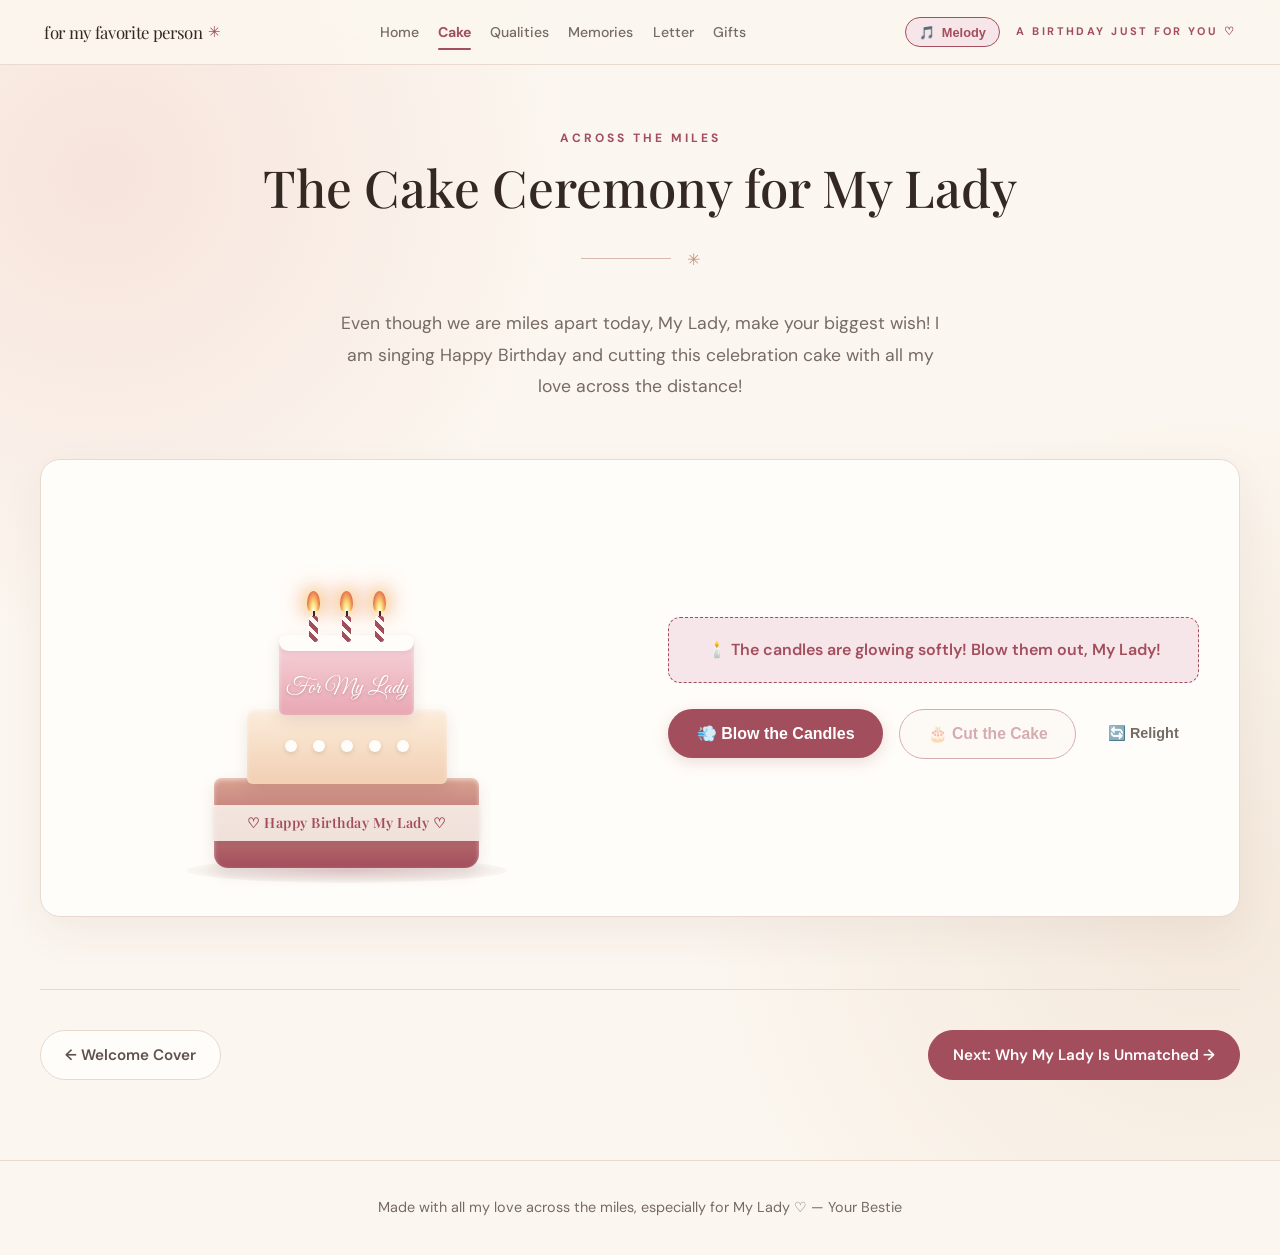
==== commit ee80fec2: "Remove manual play melody button and activate music on first click anywhere on screen" ====
--- a/cake.html
+++ b/cake.html
@@ -133,20 +133,6 @@
                   🔄 Relight
                 </button>
               </div>
-
-              <!-- Audio Melody Player -->
-              <div class="melody-box">
-                <div class="melody-text-wrap">
-                  <span class="ornament text-xl">✳</span>
-                  <div>
-                    <h4 class="display melody-title">"Happy Birthday My Lady"</h4>
-                    <p class="melody-sub">Warm music-box melody played just for you</p>
-                  </div>
-                </div>
-                <button id="playMelodyBtn" class="btn-pill-small">
-                  ▶ Play Melody
-                </button>
-              </div>
             </div>
           </div>
 
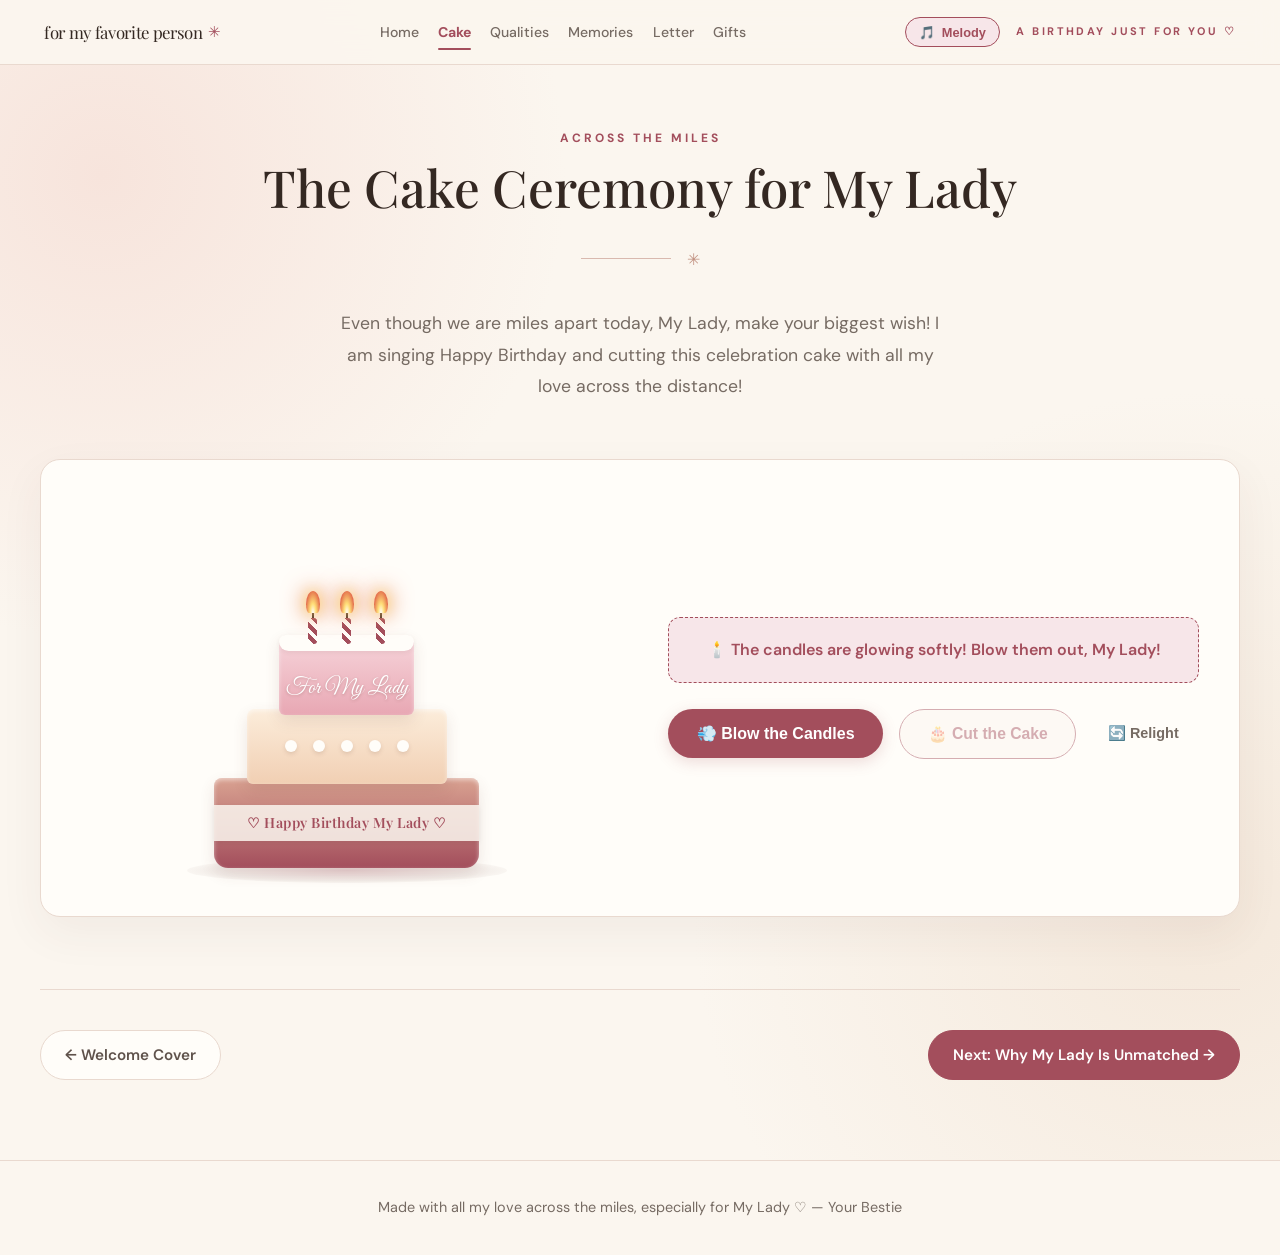
==== commit dd64de4a: "Fix candle flame extinguishment with smoke animation on blow" ====
--- a/cake.html
+++ b/cake.html
@@ -73,16 +73,19 @@
                   <!-- Candles -->
                   <div class="candles-row" id="candlesRow">
                     <div class="candle" data-candle="1" title="Click to blow candle">
+                      <div class="smoke"></div>
                       <div class="flame"></div>
                       <div class="wick"></div>
                       <div class="wax"></div>
                     </div>
                     <div class="candle active-main" data-candle="2" title="Click to blow candle">
+                      <div class="smoke"></div>
                       <div class="flame"></div>
                       <div class="wick"></div>
                       <div class="wax"></div>
                     </div>
                     <div class="candle" data-candle="3" title="Click to blow candle">
+                      <div class="smoke"></div>
                       <div class="flame"></div>
                       <div class="wick"></div>
                       <div class="wax"></div>
--- a/style.css
+++ b/style.css
@@ -721,6 +721,7 @@
 }
 
 .candle {
+  position: relative;
   display: flex;
   flex-direction: column;
   align-items: center;
@@ -733,14 +734,16 @@
 }
 
 .flame {
-  width: 13px;
-  height: 20px;
+  width: 14px;
+  height: 22px;
   background: radial-gradient(ellipse at bottom, #fff 0%, #ffdf79 30%, #e06045 80%);
   border-radius: 50% 50% 20% 20% / 60% 60% 40% 40%;
   box-shadow: 0 0 14px #ffdf79, 0 0 24px #e06045;
   animation: flameFlicker 0.4s infinite alternate ease-in-out;
   transform-origin: bottom center;
-  transition: opacity 0.4s ease, transform 0.4s ease;
+  transition: opacity 0.3s ease, transform 0.3s ease;
+  position: relative;
+  z-index: 2;
 }
 
 @keyframes flameFlicker {
@@ -748,10 +751,49 @@
   100% { transform: scale(1.15) rotate(3deg); opacity: 1; }
 }
 
+/* Extinguished flame state: forcefully stop animation, hide glow and flame */
 .candle.blown-out .flame {
+  animation: none !important;
+  opacity: 0 !important;
+  visibility: hidden !important;
+  transform: scale(0) translateY(-6px) !important;
+  box-shadow: none !important;
+  pointer-events: none !important;
+}
+
+/* Smoke effect that drifts upward when blown out */
+.candle .smoke {
+  position: absolute;
+  top: -6px;
+  left: 50%;
+  transform: translateX(-50%);
+  width: 9px;
+  height: 9px;
+  border-radius: 50%;
+  background: rgba(160, 150, 140, 0.7);
   opacity: 0;
-  transform: scale(0.1);
   pointer-events: none;
+  filter: blur(2px);
+  z-index: 5;
+}
+
+.candle.blown-out .smoke {
+  animation: smokeRise 1.5s ease-out forwards;
+}
+
+@keyframes smokeRise {
+  0% {
+    opacity: 0.85;
+    transform: translateX(-50%) translateY(0) scale(1);
+  }
+  40% {
+    opacity: 0.6;
+    transform: translateX(-65%) translateY(-22px) scale(2.2);
+  }
+  100% {
+    opacity: 0;
+    transform: translateX(-40%) translateY(-50px) scale(3.8);
+  }
 }
 
 .wick {
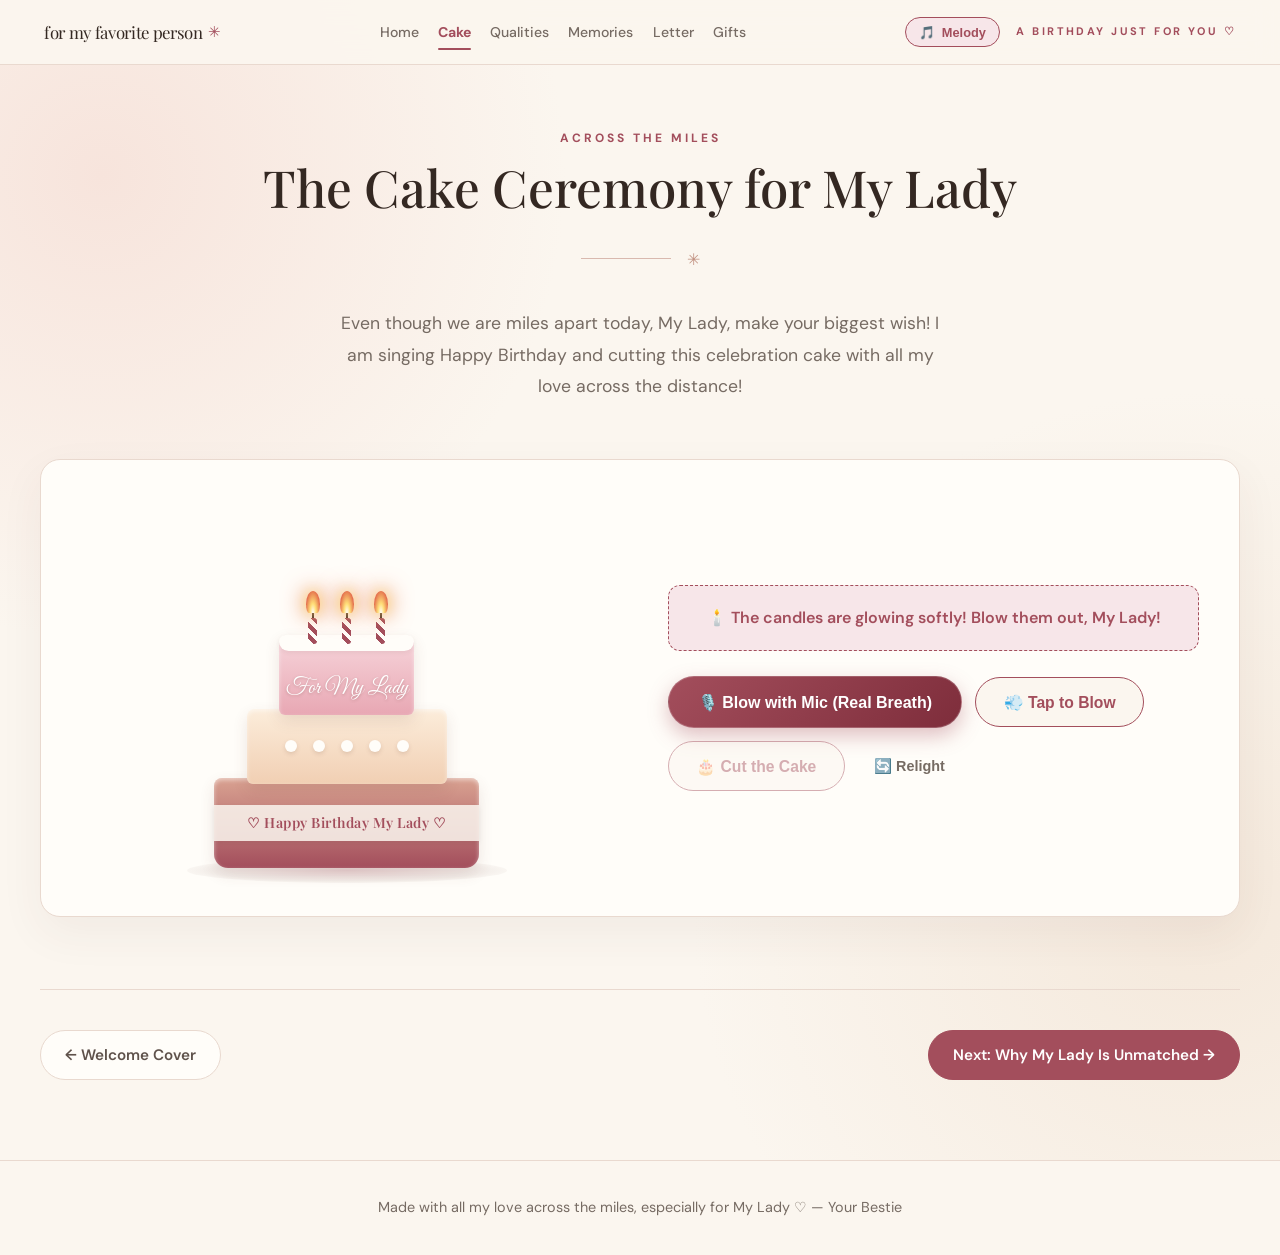
==== commit 3f003134: "Add real microphone breath blow detection to extinguish candles" ====
--- a/cake.html
+++ b/cake.html
@@ -126,8 +126,11 @@
               </div>
 
               <div class="cake-btn-row">
-                <button id="blowCandlesBtn" class="btn-primary">
-                  💨 Blow the Candles
+                <button id="micBlowBtn" class="btn-primary btn-mic-blow">
+                  🎙️ Blow with Mic (Real Breath)
+                </button>
+                <button id="blowCandlesBtn" class="btn-outline">
+                  💨 Tap to Blow
                 </button>
                 <button id="cutCakeBtn" class="btn-outline" disabled>
                   🎂 Cut the Cake
--- a/style.css
+++ b/style.css
@@ -884,8 +884,43 @@
 .cake-btn-row {
   display: flex;
   align-items: center;
-  gap: 1rem;
+  gap: 0.85rem;
   flex-wrap: wrap;
+}
+
+.btn-mic-blow {
+  background: linear-gradient(135deg, var(--rose), #7e2d3b);
+  color: #fff;
+  border: 1px solid rgba(255, 255, 255, 0.2);
+  box-shadow: 0 8px 20px rgba(163, 78, 92, 0.35);
+  transition: all 0.3s cubic-bezier(0.16, 1, 0.3, 1);
+  display: inline-flex;
+  align-items: center;
+  gap: 0.5rem;
+}
+
+.btn-mic-blow:hover:not(:disabled) {
+  background: linear-gradient(135deg, #b54759, #8f3342);
+  transform: translateY(-2px);
+  box-shadow: 0 12px 25px rgba(163, 78, 92, 0.45);
+}
+
+.btn-mic-blow.listening {
+  background: linear-gradient(135deg, #c0392b, #e74c3c) !important;
+  color: #fff !important;
+  animation: micPulse 1.1s infinite alternate ease-in-out;
+  box-shadow: 0 0 20px rgba(231, 76, 60, 0.6) !important;
+}
+
+@keyframes micPulse {
+  0% {
+    transform: scale(1);
+    box-shadow: 0 0 10px rgba(231, 76, 60, 0.4);
+  }
+  100% {
+    transform: scale(1.04);
+    box-shadow: 0 0 26px rgba(231, 76, 60, 0.8);
+  }
 }
 
 .melody-box {
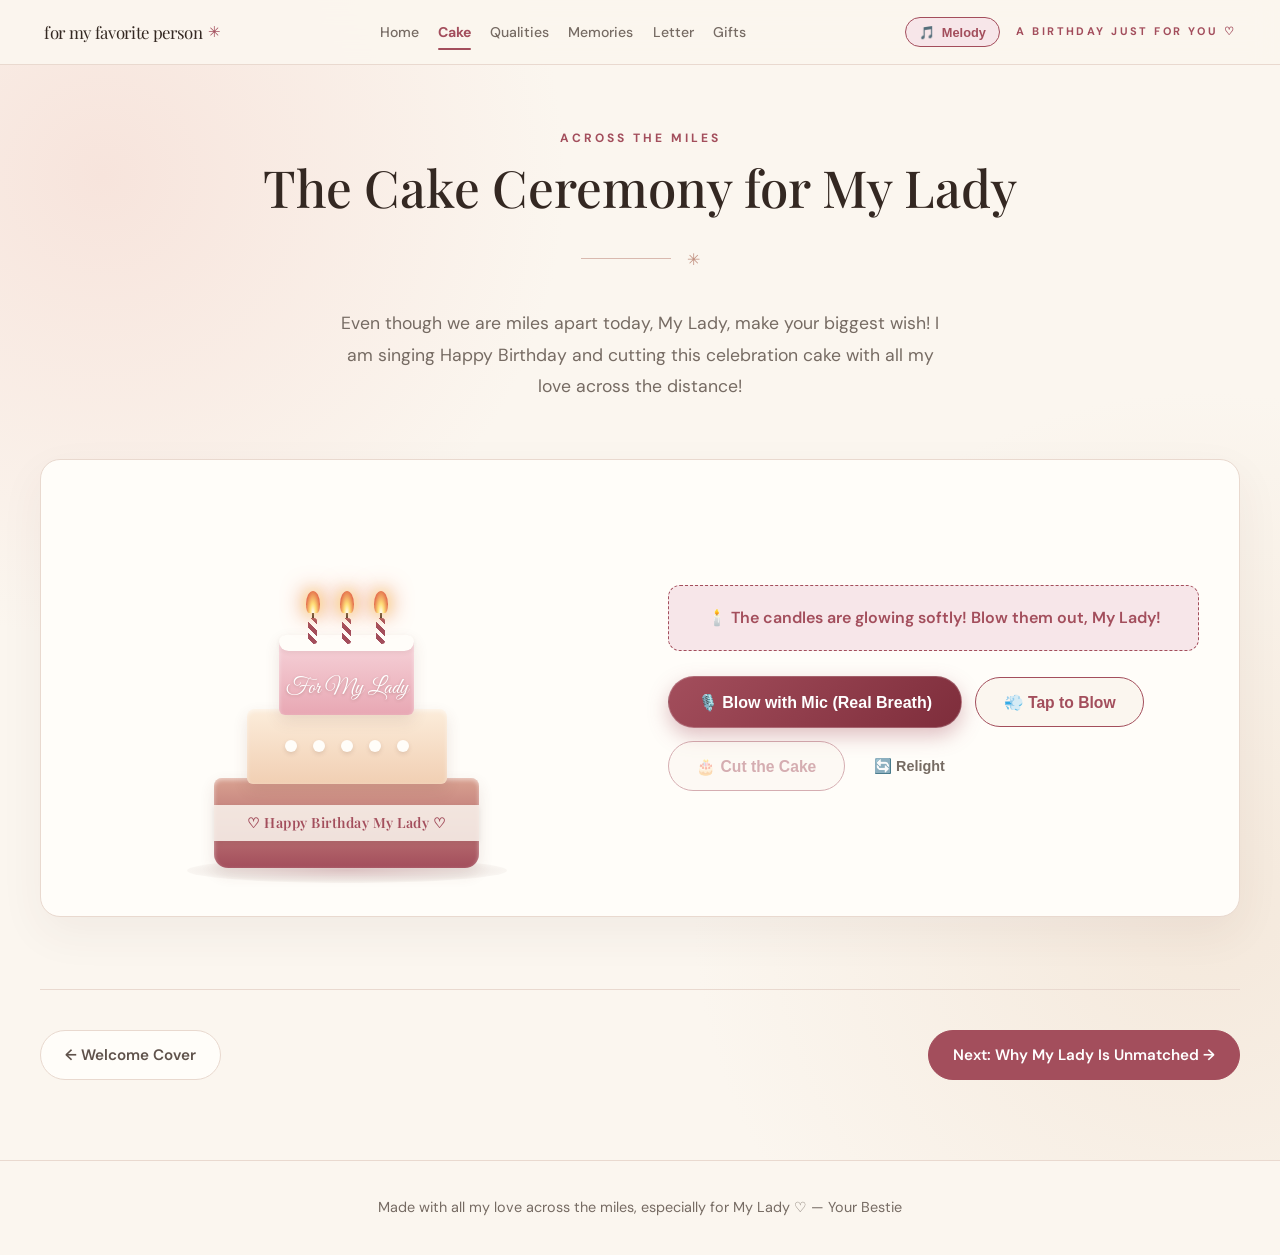
==== commit 32da2e10: "Add silky smooth cross-page transitions with View Transitions API and gentle fade-glide effects" ====
--- a/cake.html
+++ b/cake.html
@@ -3,6 +3,7 @@
 <head>
   <meta charset="UTF-8">
   <meta name="viewport" content="width=device-width, initial-scale=1.0">
+  <meta name="view-transition" content="same-origin">
   <title>The Cake Ceremony 🎂 | For My Lady</title>
   <link rel="preconnect" href="https://fonts.googleapis.com">
   <link rel="preconnect" href="https://fonts.gstatic.com" crossorigin>
@@ -66,7 +67,7 @@
           <div class="cake-card">
             <!-- 3D Interactive Cake in Soft Warm Theme -->
             <div class="cake-display" id="cakeDisplay">
-              <div class="cake-plate">
+              <div class="cake-plate" id="cakePlate">
                 <!-- Top Tier -->
                 <div class="cake-tier tier-top">
                   <div class="icing-dripping"></div>
@@ -112,10 +113,21 @@
               <!-- Animated Knife -->
               <div class="knife-element" id="knifeElement">🔪</div>
 
-              <!-- Cut Slice -->
-              <div class="cake-slice" id="cakeSlice">
-                <span class="slice-emoji">🍰</span>
-                <span class="slice-note">Served with Love across the miles to My Lady ♡</span>
+              <!-- Served 3D Cake Slice on Dessert Plate -->
+              <div class="served-slice" id="servedSlice">
+                <div class="slice-3d">
+                  <span class="slice-strawberry">🍓</span>
+                  <div class="slice-layer layer-top"></div>
+                  <div class="slice-layer layer-mid"></div>
+                  <div class="slice-layer layer-bot"></div>
+                </div>
+                <div class="slice-saucer">
+                  <span class="fork-icon">🍴</span>
+                </div>
+                <div class="slice-note-card">
+                  <span class="slice-title">A slice for My Lady ♡</span>
+                  <span class="slice-sub">Cut & served with all my love ✨</span>
+                </div>
               </div>
             </div>
 
@@ -123,6 +135,14 @@
             <div class="cake-controls">
               <div class="status-banner" id="cakeStatusBanner">
                 🕯️ The candles are glowing softly! Blow them out, My Lady!
+              </div>
+
+              <!-- Live Breath Meter for Mic Blow -->
+              <div class="blow-meter-wrap" id="blowMeterWrap" style="display: none;">
+                <span class="blow-meter-label">💨 Breath Power:</span>
+                <div class="blow-meter-track">
+                  <div class="blow-meter-bar" id="blowMeterBar"></div>
+                </div>
               </div>
 
               <div class="cake-btn-row">
--- a/style.css
+++ b/style.css
@@ -49,6 +49,43 @@
   line-height: 1.6;
 }
 
+/* ==========================================================================
+   Smooth Page Transitions
+   ========================================================================== */
+@view-transition {
+  navigation: auto;
+}
+
+::view-transition-old(root) {
+  animation: 0.28s ease-out both pageFadeOut;
+}
+
+::view-transition-new(root) {
+  animation: 0.32s cubic-bezier(0.16, 1, 0.3, 1) both pageFadeIn;
+}
+
+@keyframes pageFadeOut {
+  from {
+    opacity: 1;
+    transform: translateY(0);
+  }
+  to {
+    opacity: 0;
+    transform: translateY(-8px);
+  }
+}
+
+@keyframes pageFadeIn {
+  from {
+    opacity: 0;
+    transform: translateY(8px);
+  }
+  to {
+    opacity: 1;
+    transform: translateY(0);
+  }
+}
+
 .page-shell {
   width: 100%;
   min-height: 100vh;
@@ -58,6 +95,31 @@
   position: relative;
   display: flex;
   flex-direction: column;
+  opacity: 1;
+  transform: translateY(0);
+  transition: opacity 0.26s cubic-bezier(0.16, 1, 0.3, 1), transform 0.26s cubic-bezier(0.16, 1, 0.3, 1), filter 0.26s ease;
+  will-change: opacity, transform;
+}
+
+body.page-transitioning .page-shell {
+  opacity: 0 !important;
+  transform: translateY(-8px) scale(0.995) !important;
+  filter: blur(1.5px) !important;
+}
+
+body.page-entering .page-shell {
+  animation: pageSoftEnter 0.35s cubic-bezier(0.16, 1, 0.3, 1) forwards;
+}
+
+@keyframes pageSoftEnter {
+  0% {
+    opacity: 0;
+    transform: translateY(8px);
+  }
+  100% {
+    opacity: 1;
+    transform: translateY(0);
+  }
 }
 
 /* Typography Helpers */
@@ -608,6 +670,17 @@
   flex-direction: column;
   align-items: center;
   width: 300px;
+  transition: transform 0.6s cubic-bezier(0.16, 1, 0.3, 1);
+}
+
+.cake-plate.cake-is-cut {
+  transform: translateX(-42px);
+}
+
+@media (max-width: 640px) {
+  .cake-plate.cake-is-cut {
+    transform: translateX(-30px);
+  }
 }
 
 .cake-plate::after {
@@ -625,7 +698,56 @@
   position: relative;
   border-radius: 8px 8px 6px 6px;
   box-shadow: inset 0 2px 4px rgba(255, 255, 255, 0.5), 0 6px 15px rgba(103, 58, 49, 0.12);
-  transition: all 0.3s ease;
+  transition: clip-path 0.5s cubic-bezier(0.16, 1, 0.3, 1), transform 0.4s ease;
+}
+
+.cake-plate.cake-is-cut .tier-top {
+  clip-path: polygon(0% 0%, 78% 0%, 74% 100%, 0% 100%);
+}
+
+.cake-plate.cake-is-cut .tier-middle {
+  clip-path: polygon(0% 0%, 80% 0%, 76% 100%, 0% 100%);
+}
+
+.cake-plate.cake-is-cut .tier-bottom {
+  clip-path: polygon(0% 0%, 81% 0%, 77% 100%, 0% 100%);
+}
+
+/* Beautiful sliced interior cross-section showing cream, sponge and fruit layers */
+.cake-plate.cake-is-cut::before {
+  content: '';
+  position: absolute;
+  top: 15px;
+  right: 48px;
+  width: 22px;
+  height: 225px;
+  background: repeating-linear-gradient(
+    180deg,
+    #fffdf9 0px,
+    #fffdf9 7px,
+    #eed4c4 7px,
+    #eed4c4 16px,
+    #a34e5c 16px,
+    #a34e5c 23px,
+    #fffdf9 23px,
+    #fffdf9 30px
+  );
+  border-left: 2px solid rgba(163, 78, 92, 0.8);
+  box-shadow: inset 3px 0 6px rgba(70, 30, 20, 0.4);
+  border-radius: 3px;
+  z-index: 6;
+  animation: cutWedgeReveal 0.45s ease-out forwards;
+}
+
+@keyframes cutWedgeReveal {
+  from {
+    opacity: 0;
+    transform: scaleY(0);
+  }
+  to {
+    opacity: 1;
+    transform: scaleY(1);
+  }
 }
 
 .tier-top {
@@ -811,56 +933,166 @@
 
 .knife-element {
   position: absolute;
-  top: 40px;
-  right: 20px;
-  font-size: 3rem;
+  top: 0px;
+  right: 50px;
+  font-size: 3.4rem;
   opacity: 0;
-  transform: rotate(-45deg) scale(0.8);
-  transition: all 0.6s cubic-bezier(0.175, 0.885, 0.32, 1.275);
+  transform: rotate(-45deg) scale(0.9);
   pointer-events: none;
-  z-index: 10;
+  z-index: 30;
 }
 
 .knife-element.cutting {
+  animation: knifeSliceThrough 0.85s cubic-bezier(0.25, 1, 0.5, 1) forwards;
+}
+
+@keyframes knifeSliceThrough {
+  0% {
+    opacity: 0;
+    top: -30px;
+    right: 20px;
+    transform: rotate(-60deg) scale(0.9);
+  }
+  25% {
+    opacity: 1;
+    top: 35px;
+    right: 55px;
+    transform: rotate(-35deg) scale(1.15);
+  }
+  60% {
+    opacity: 1;
+    top: 130px;
+    right: 70px;
+    transform: rotate(5deg) scale(1.25);
+  }
+  85% {
+    opacity: 1;
+    top: 215px;
+    right: 80px;
+    transform: rotate(20deg) scale(1.15);
+  }
+  100% {
+    opacity: 0;
+    top: 245px;
+    right: 90px;
+    transform: rotate(35deg) scale(0.8);
+  }
+}
+
+/* Real 3D Served Cake Slice on Dessert Saucer */
+.served-slice {
+  position: absolute;
+  bottom: 8px;
+  right: 0px;
+  display: flex;
+  flex-direction: column;
+  align-items: center;
+  opacity: 0;
+  transform: translateX(-40px) scale(0.3);
+  pointer-events: none;
+  transition: all 0.75s cubic-bezier(0.175, 0.885, 0.32, 1.275);
+  z-index: 25;
+}
+
+.cake-display.cake-is-cut .served-slice {
   opacity: 1;
-  top: 110px;
-  right: 120px;
-  transform: rotate(25deg) scale(1.1);
-}
-
-.cake-slice {
-  position: absolute;
-  bottom: 15px;
-  left: 50%;
-  transform: translateX(-50%) scale(0);
-  opacity: 0;
+  transform: translateX(0) scale(1);
+  pointer-events: auto;
+}
+
+.slice-3d {
+  position: relative;
+  width: 78px;
+  display: flex;
+  flex-direction: column;
+  align-items: center;
+  filter: drop-shadow(0 10px 18px rgba(103, 58, 49, 0.22));
+  animation: floatSlice 3s infinite ease-in-out;
+}
+
+@keyframes floatSlice {
+  0%, 100% { transform: translateY(0); }
+  50% { transform: translateY(-4px); }
+}
+
+.slice-strawberry {
+  font-size: 1.6rem;
+  margin-bottom: -6px;
+  z-index: 5;
+  filter: drop-shadow(0 2px 4px rgba(0, 0, 0, 0.2));
+}
+
+.slice-layer {
+  width: 100%;
+  border-radius: 4px;
+}
+
+.slice-layer.layer-top {
+  height: 24px;
+  width: 54px;
+  background: linear-gradient(180deg, #f7d6dc 0%, #e8a7b3 100%);
+  border-bottom: 2px solid #fffdf9;
+}
+
+.slice-layer.layer-mid {
+  height: 26px;
+  width: 66px;
+  background: linear-gradient(180deg, #fceddb 0%, #f1cfb3 100%);
+  border-bottom: 2px solid #fffdf9;
+}
+
+.slice-layer.layer-bot {
+  height: 28px;
+  width: 78px;
+  background: linear-gradient(180deg, #d9a291 0%, #a34e5c 100%);
+  border-radius: 2px 2px 6px 6px;
+}
+
+.slice-saucer {
+  width: 118px;
+  height: 20px;
+  background: radial-gradient(ellipse at center, #fffdf9 0%, #f4e4d5 70%, #d8b79d 100%);
+  border-radius: 50%;
+  border: 1px solid var(--ornament-gold);
+  margin-top: -6px;
+  box-shadow: 0 6px 16px rgba(103, 58, 49, 0.2);
+  display: flex;
+  justify-content: flex-end;
+  align-items: center;
+  padding-right: 10px;
+}
+
+.fork-icon {
+  font-size: 1.05rem;
+  transform: rotate(30deg);
+  filter: drop-shadow(0 1px 2px rgba(0,0,0,0.2));
+}
+
+.slice-note-card {
+  margin-top: 0.65rem;
   background: var(--cream-paper);
   border: 1px solid var(--rose);
-  border-radius: 9999px;
-  padding: 0.6rem 1.4rem;
-  box-shadow: var(--shadow-card);
-  display: flex;
-  align-items: center;
-  gap: 0.6rem;
-  z-index: 20;
-  transition: all 0.5s cubic-bezier(0.175, 0.885, 0.32, 1.275);
-}
-
-.cake-slice.served {
-  transform: translateX(-50%) scale(1);
-  opacity: 1;
-}
-
-.slice-emoji {
-  font-size: 1.4rem;
-}
-
-.slice-note {
-  font-size: 0.9rem;
+  border-radius: 999px;
+  padding: 0.4rem 1rem;
+  box-shadow: 0 6px 20px rgba(163, 78, 92, 0.18);
+  display: flex;
+  flex-direction: column;
+  align-items: center;
+  text-align: center;
+  white-space: nowrap;
+}
+
+.slice-title {
+  font-size: 0.86rem;
   font-family: var(--font-serif);
+  font-weight: 700;
+  color: var(--rose);
+}
+
+.slice-sub {
+  font-size: 0.7rem;
+  color: var(--muted);
   font-style: italic;
-  font-weight: 600;
-  color: var(--rose);
 }
 
 .cake-controls {
@@ -879,6 +1111,44 @@
   font-size: 1rem;
   text-align: center;
   transition: all 0.3s ease;
+}
+
+.blow-meter-wrap {
+  display: flex;
+  align-items: center;
+  gap: 0.75rem;
+  background: var(--cream-paper);
+  border: 1px solid var(--line-strong);
+  border-radius: 999px;
+  padding: 0.45rem 1rem;
+  box-shadow: 0 4px 12px rgba(84, 53, 44, 0.05);
+  animation: fadeIn 0.3s ease;
+  width: 100%;
+  max-width: 380px;
+}
+
+.blow-meter-label {
+  font-size: 0.82rem;
+  font-weight: 600;
+  color: var(--rose);
+  white-space: nowrap;
+}
+
+.blow-meter-track {
+  flex: 1;
+  height: 10px;
+  background: var(--rose-soft);
+  border-radius: 999px;
+  overflow: hidden;
+  position: relative;
+}
+
+.blow-meter-bar {
+  height: 100%;
+  width: 0%;
+  background: linear-gradient(90deg, #d9828f, var(--rose));
+  border-radius: 999px;
+  transition: width 0.08s ease-out;
 }
 
 .cake-btn-row {
@@ -1168,6 +1438,94 @@
 }
 
 /* ==========================================================================
+   Video Memories Reel
+   ========================================================================== */
+.video-memories-section {
+  margin-top: 4.5rem;
+  padding-top: 3.5rem;
+  border-top: 1px solid var(--line);
+}
+
+.video-section-header {
+  display: flex;
+  align-items: center;
+  justify-content: center;
+  gap: 1rem;
+  margin-bottom: 0.5rem;
+}
+
+.video-section-title {
+  font-size: clamp(1.8rem, 4vw, 2.4rem);
+  color: var(--ink);
+  text-align: center;
+}
+
+.video-section-desc {
+  text-align: center;
+  color: var(--muted);
+  font-size: 1rem;
+  max-width: 600px;
+  margin: 0 auto 2.5rem;
+  font-style: italic;
+}
+
+.video-grid {
+  display: grid;
+  grid-template-columns: repeat(auto-fit, minmax(280px, 1fr));
+  gap: 2rem;
+}
+
+.video-card {
+  background: var(--cream-paper);
+  border: 1px solid var(--line);
+  border-radius: 16px;
+  overflow: hidden;
+  box-shadow: 0 10px 30px rgba(103, 58, 49, 0.08);
+  transition: transform 0.3s ease, box-shadow 0.3s ease, border-color 0.3s ease;
+  display: flex;
+  flex-direction: column;
+}
+
+.video-card:hover {
+  transform: translateY(-5px);
+  box-shadow: 0 16px 38px rgba(103, 58, 49, 0.14);
+  border-color: var(--line-strong);
+}
+
+.video-wrapper {
+  width: 100%;
+  aspect-ratio: 9/16;
+  max-height: 480px;
+  background: #000;
+  position: relative;
+  overflow: hidden;
+}
+
+.video-wrapper video {
+  width: 100%;
+  height: 100%;
+  object-fit: cover;
+  display: block;
+}
+
+.video-caption {
+  padding: 1.25rem 1.4rem;
+  background: var(--cream-paper);
+}
+
+.video-title {
+  font-size: 1.15rem;
+  color: var(--ink);
+  margin-bottom: 0.35rem;
+}
+
+.video-note {
+  font-size: 0.88rem;
+  font-style: italic;
+  color: var(--muted);
+}
+
+/* ==========================================================================
    Editorial Letter Card
    ========================================================================== */
 .letter-card {
